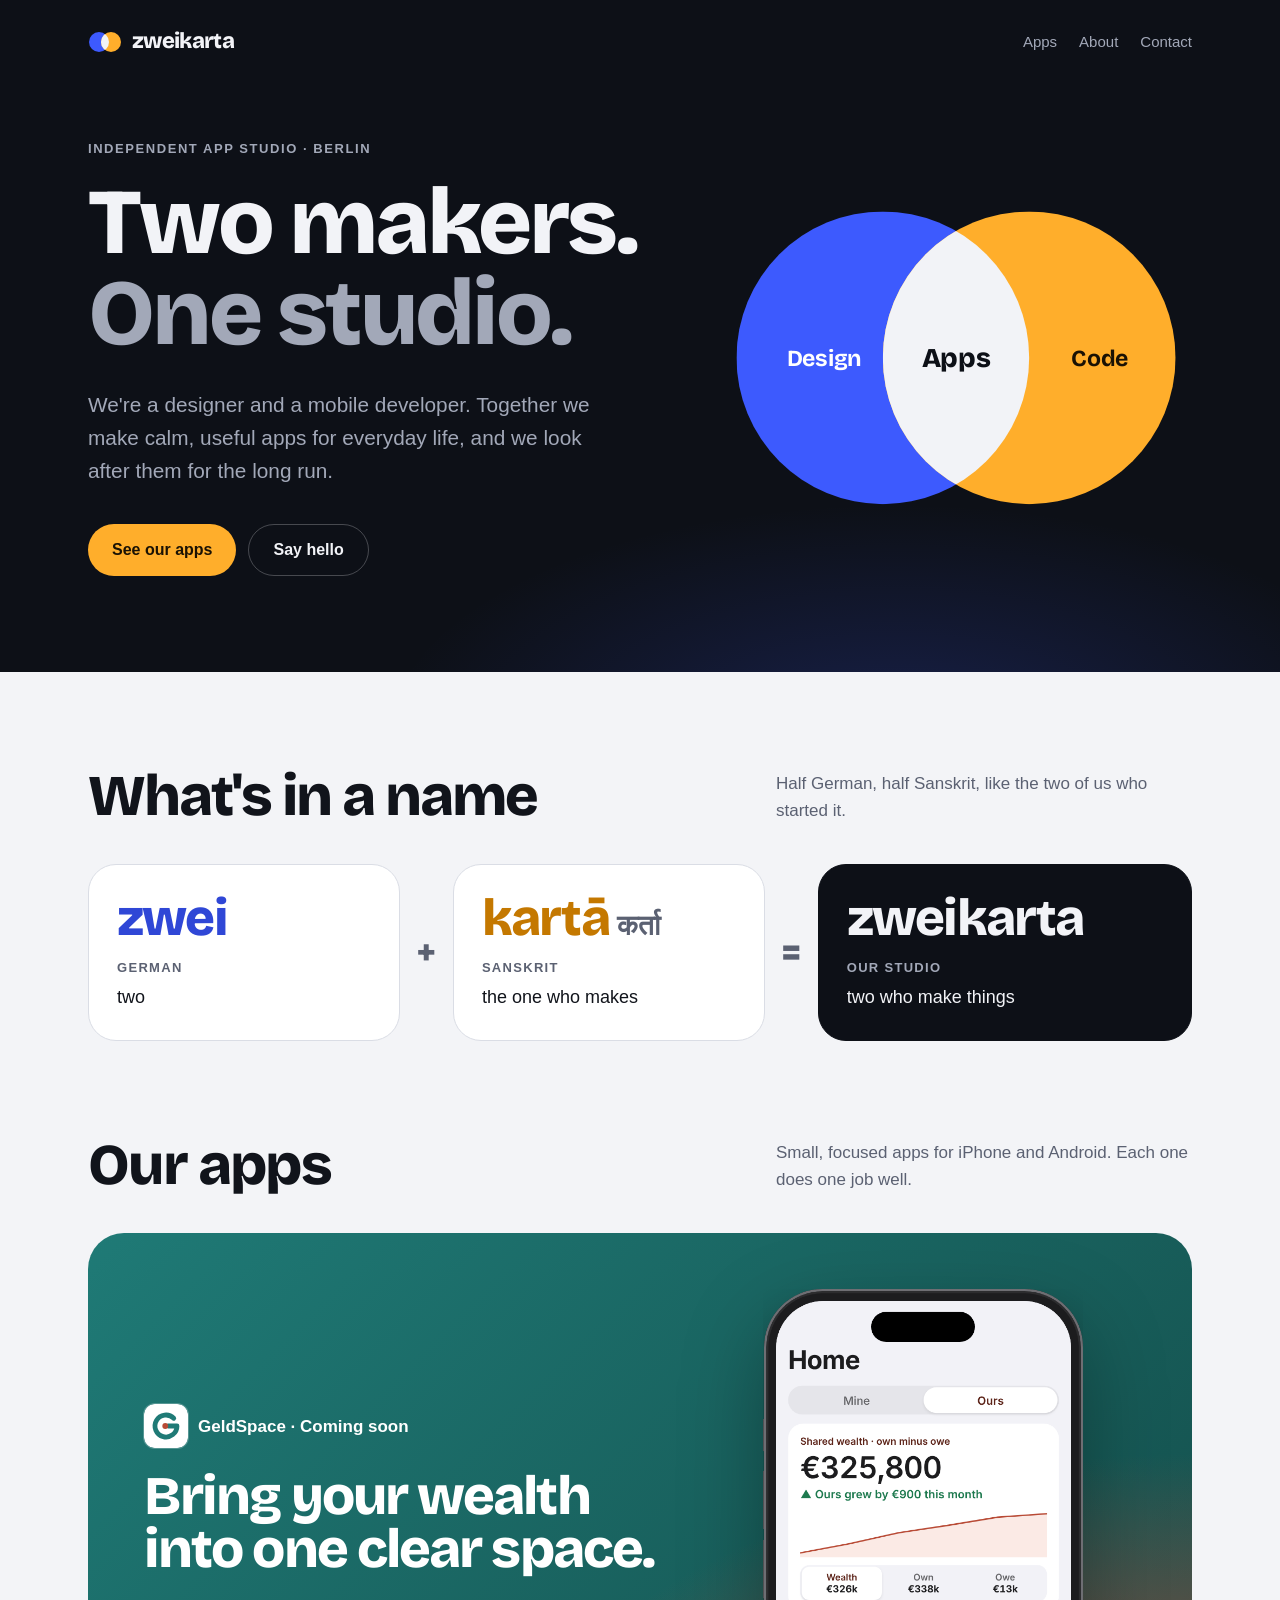
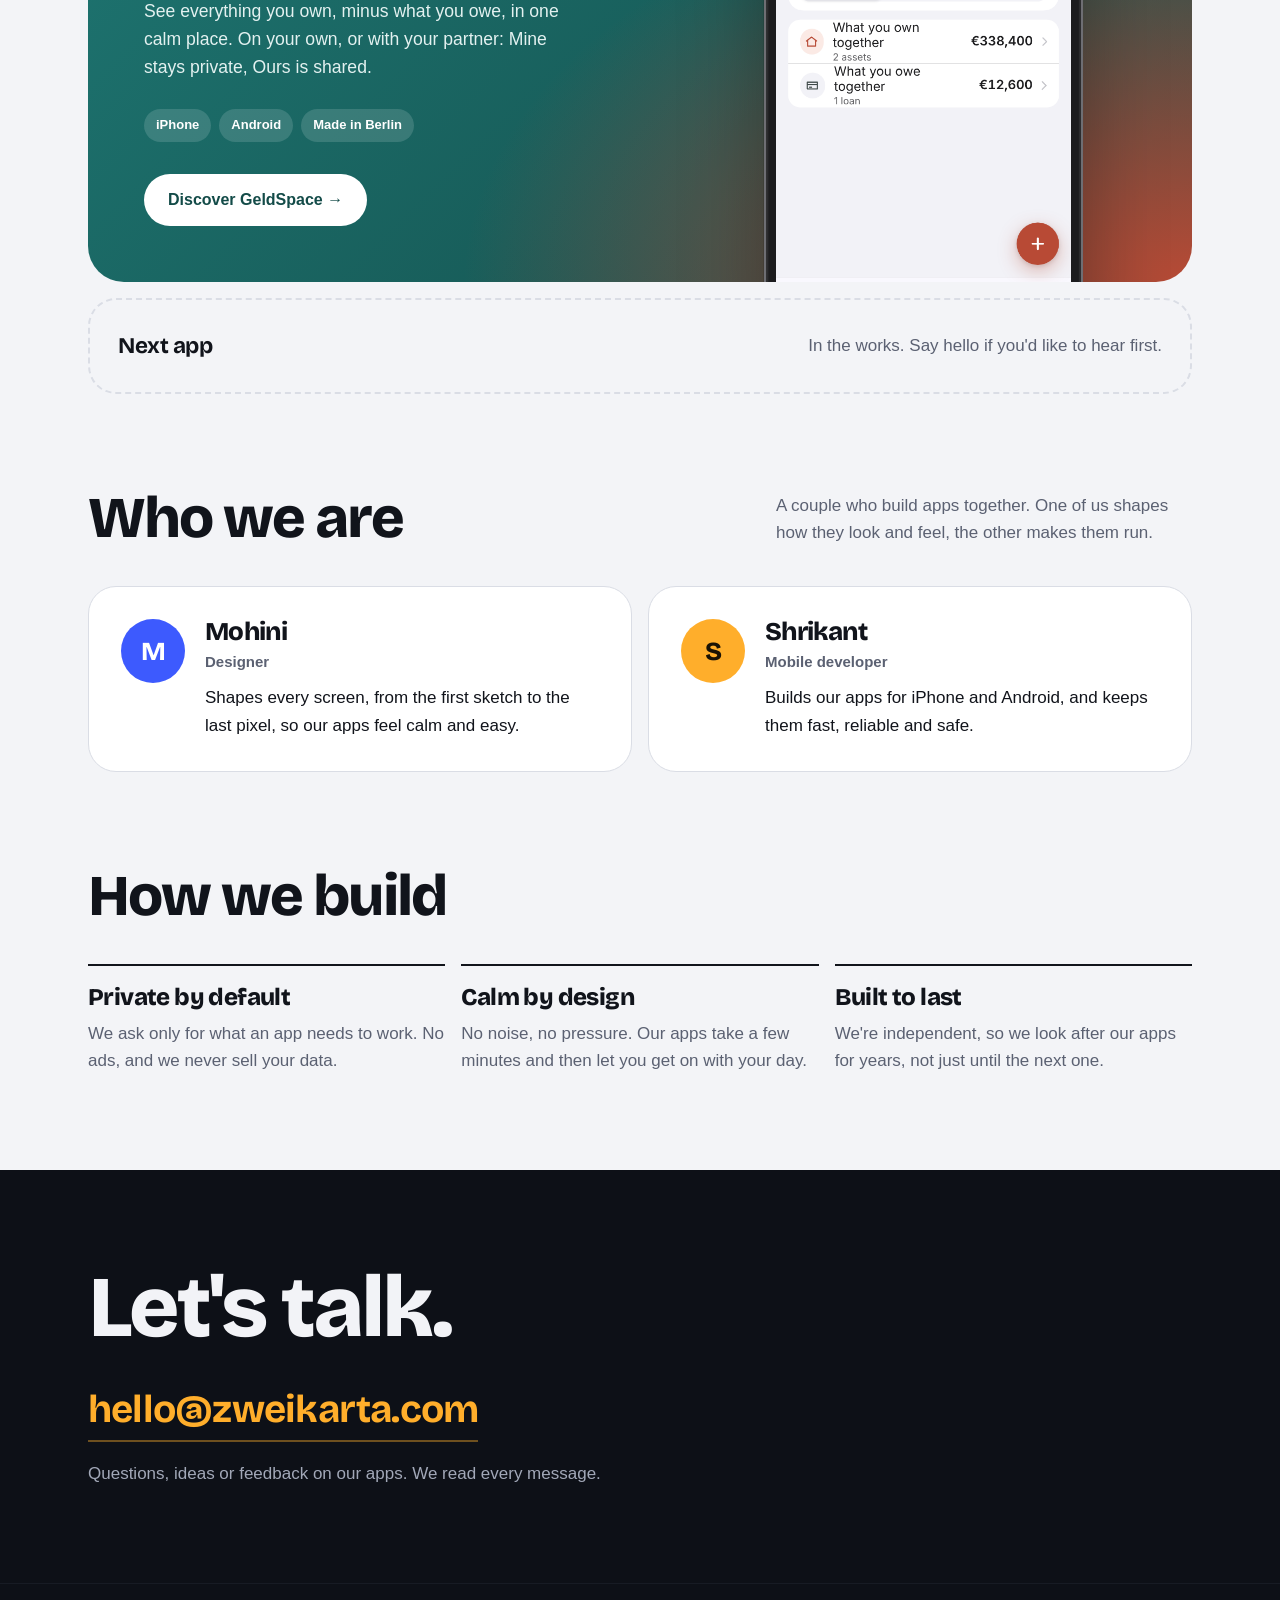
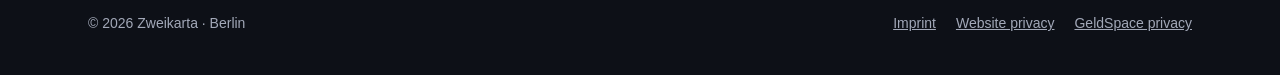
==== index.html @ 987352c6 "Google Analytics 4, loaded only after consent assets/consent.js shows a cookie banner with equal All" ====
<!doctype html>
<html lang="en">
<head>
<meta charset="utf-8">
<meta name="viewport" content="width=device-width, initial-scale=1">
<title>Zweikarta · Independent app studio in Berlin</title>
<meta name="description" content="Zweikarta is a two-person app studio in Berlin: a designer and a mobile developer making calm, useful apps. Makers of GeldSpace.">
<link rel="canonical" href="https://zweikarta.com/">
<meta property="og:type" content="website">
<meta property="og:site_name" content="Zweikarta">
<meta property="og:title" content="Zweikarta · Independent app studio in Berlin">
<meta property="og:description" content="Zweikarta is a two-person app studio in Berlin: a designer and a mobile developer making calm, useful apps. Makers of GeldSpace.">
<meta property="og:url" content="https://zweikarta.com/">
<meta name="twitter:card" content="summary">
<script type="application/ld+json">
{
  "@context": "https://schema.org",
  "@graph": [
    {
      "@type": "Organization",
      "@id": "https://zweikarta.com/#org",
      "name": "Zweikarta",
      "url": "https://zweikarta.com/",
      "logo": "https://zweikarta.com/assets/mark.svg",
      "email": "hello@zweikarta.com",
      "address": {"@type": "PostalAddress", "addressLocality": "Berlin", "addressCountry": "DE"}
    },
    {
      "@type": "WebSite",
      "@id": "https://zweikarta.com/#website",
      "name": "Zweikarta",
      "url": "https://zweikarta.com/",
      "publisher": {"@id": "https://zweikarta.com/#org"},
      "inLanguage": "en"
    }
  ]
}
</script>
<link rel="icon" href="assets/mark.svg" type="image/svg+xml">
<link rel="preload" href="assets/fonts/bricolage-grotesque-latin-800-normal.woff2" as="font" type="font/woff2" crossorigin>
<link rel="stylesheet" href="assets/studio.css">
<script src="assets/consent.js" defer></script>
</head>
<body>

<header class="hero">
  <div class="wrap topbar">
    <a class="logo" href="./" aria-label="Zweikarta home">
      <svg viewBox="0 0 34 22" aria-hidden="true"><defs><clipPath id="logo-clip"><circle cx="11" cy="11" r="10"/></clipPath></defs><circle cx="11" cy="11" r="10" fill="#3D5AFE"/><circle cx="23" cy="11" r="10" fill="#FFAE2B"/><circle class="lens" cx="23" cy="11" r="10" clip-path="url(#logo-clip)"/></svg>
      zweikarta
    </a>
    <nav aria-label="Main">
      <a href="#apps">Apps</a>
      <a href="#us" class="hide-sm">About</a>
      <a href="#contact">Contact</a>
    </nav>
  </div>
  <div class="wrap hero-grid">
    <div>
      <p class="kicker" style="color:var(--on-night-muted)">Independent app studio · Berlin</p>
      <h1>Two makers.<br><span class="dim">One studio.</span></h1>
      <p class="lede">We're a designer and a mobile developer. Together we make calm, useful apps for everyday life, and we look after them for the long run.</p>
      <div class="ctas">
        <a class="btn btn-primary" href="#apps">See our apps</a>
        <a class="btn btn-ghost" href="#contact">Say hello</a>
      </div>
    </div>
    <svg class="venn" viewBox="0 0 440 300" role="img" aria-label="Design and code overlap to make apps">
      <defs><clipPath id="clip-l"><circle cx="150" cy="150" r="140"/></clipPath></defs>
      <g class="l"><circle cx="150" cy="150" r="140" fill="#3D5AFE"/><text x="58" y="158" fill="#FFFFFF">Design</text></g>
      <g class="r"><circle cx="290" cy="150" r="140" fill="#FFAE2B"/><text x="330" y="158" fill="#1A1204">Code</text></g>
      <g class="lens"><circle cx="290" cy="150" r="140" fill="#F2F3F7" clip-path="url(#clip-l)"/><text class="mid" x="220" y="159" text-anchor="middle" fill="#0D1017">Apps</text></g>
    </svg>
  </div>
</header>

<main>
  <section class="block" aria-labelledby="name-h">
    <div class="wrap">
      <div class="section-head">
        <h2 id="name-h">What's in a name</h2>
        <p>Half German, half Sanskrit, like the two of us who started it.</p>
      </div>
      <div class="equation">
        <div class="eq-card design"><div class="word">zwei</div><div class="lang">German</div><div class="mean">two</div></div>
        <span class="op" aria-hidden="true">+</span>
        <div class="eq-card code"><div class="word">kartā<span class="deva" lang="sa">कर्ता</span></div><div class="lang">Sanskrit</div><div class="mean">the one who makes</div></div>
        <span class="op" aria-hidden="true">=</span>
        <div class="eq-card result"><div class="word">zweikarta</div><div class="lang">Our studio</div><div class="mean">two who make things</div></div>
      </div>
    </div>
  </section>

  <section class="block" id="apps" aria-labelledby="apps-h">
    <div class="wrap">
      <div class="section-head">
        <h2 id="apps-h">Our apps</h2>
        <p>Small, focused apps for iPhone and Android. Each one does one job well.</p>
      </div>
      <article class="app-feature">
        <div class="copy">
          <span class="app-tag">
            <svg viewBox="0 0 120 120" aria-hidden="true"><rect width="120" height="120" rx="27" fill="#FFFFFF"/><path d="M81.2 38.8 A30 30 0 1 0 90 60 H66" fill="none" stroke="#1F7A76" stroke-width="13" stroke-linecap="round" stroke-linejoin="round"/><circle cx="58" cy="60" r="8" fill="#B84A35"/></svg>
            GeldSpace · Coming soon
          </span>
          <h3>Bring your wealth into one clear space.</h3>
          <p>See everything you own, minus what you owe, in one calm place. On your own, or with your partner: Mine stays private, Ours is shared.</p>
          <div class="chips"><span class="chip">iPhone</span><span class="chip">Android</span><span class="chip">Made in Berlin</span></div>
          <a class="btn btn-light" href="geldspace/">Discover GeldSpace →</a>
        </div>
        <img src="assets/geldspace/home-ours.png" width="295" height="613" alt="GeldSpace showing shared wealth in Ours, and how much it grew this month.">
      </article>
      <div class="next-app">
        <strong>Next app</strong>
        <span>In the works. Say hello if you'd like to hear first.</span>
      </div>
    </div>
  </section>

  <section class="block" id="us" aria-labelledby="us-h">
    <div class="wrap">
      <div class="section-head">
        <h2 id="us-h">Who we are</h2>
        <p>A couple who build apps together. One of us shapes how they look and feel, the other makes them run.</p>
      </div>
      <div class="people">
        <div class="person design">
          <span class="avatar" aria-hidden="true">M</span>
          <div><h3>Mohini</h3><p class="role">Designer</p><p>Shapes every screen, from the first sketch to the last pixel, so our apps feel calm and easy.</p></div>
        </div>
        <div class="person code">
          <span class="avatar" aria-hidden="true">S</span>
          <div><h3>Shrikant</h3><p class="role">Mobile developer</p><p>Builds our apps for iPhone and Android, and keeps them fast, reliable and safe.</p></div>
        </div>
      </div>
    </div>
  </section>

  <section class="block" aria-labelledby="how-h">
    <div class="wrap">
      <div class="section-head">
        <h2 id="how-h">How we build</h2>
      </div>
      <div class="principles">
        <div class="principle"><h3>Private by default</h3><p>We ask only for what an app needs to work. No ads, and we never sell your data.</p></div>
        <div class="principle"><h3>Calm by design</h3><p>No noise, no pressure. Our apps take a few minutes and then let you get on with your day.</p></div>
        <div class="principle"><h3>Built to last</h3><p>We're independent, so we look after our apps for years, not just until the next one.</p></div>
      </div>
    </div>
  </section>
</main>

<section class="contact" id="contact" aria-labelledby="contact-h">
  <div class="wrap">
    <h2 id="contact-h">Let's talk.</h2>
    <a class="mail" href="mailto:hello@zweikarta.com">hello@zweikarta.com</a>
    <p>Questions, ideas or feedback on our apps. We read every message.</p>
  </div>
</section>

<footer class="foot">
  <div class="wrap">
    <span>© 2026 Zweikarta · Berlin</span>
    <nav aria-label="Legal"><a href="imprint/">Imprint</a><a href="privacy/">Website privacy</a><a href="geldspace/privacy/">GeldSpace privacy</a></nav>
  </div>
</footer>
</body>
</html>
---- assets/studio.css ----
/* Zweikarta studio home page. Self-hosted fonts only, no external requests.
   Layout: dark hero with a design + code Venn mark, then light editorial sections, dark contact band. */
@font-face { font-family: "Bricolage"; font-weight: 700; font-display: swap; src: url(fonts/bricolage-grotesque-latin-700-normal.woff2) format("woff2"); unicode-range: U+0000-00FF,U+0131,U+0152-0153,U+02BB-02BC,U+02C6,U+02DA,U+02DC,U+0304,U+0308,U+0329,U+2000-206F,U+20AC,U+2122,U+2212; }
@font-face { font-family: "Bricolage"; font-weight: 700; font-display: swap; src: url(fonts/bricolage-grotesque-latin-ext-700-normal.woff2) format("woff2"); unicode-range: U+0100-02AF,U+1E00-1E9F,U+20A0-20AB,U+2C60-2C7F,U+A720-A7FF; }
@font-face { font-family: "Bricolage"; font-weight: 800; font-display: swap; src: url(fonts/bricolage-grotesque-latin-800-normal.woff2) format("woff2"); unicode-range: U+0000-00FF,U+0131,U+0152-0153,U+02BB-02BC,U+02C6,U+02DA,U+02DC,U+0304,U+0308,U+0329,U+2000-206F,U+20AC,U+2122,U+2212; }
@font-face { font-family: "Bricolage"; font-weight: 800; font-display: swap; src: url(fonts/bricolage-grotesque-latin-ext-800-normal.woff2) format("woff2"); unicode-range: U+0100-02AF,U+1E00-1E9F,U+20A0-20AB,U+2C60-2C7F,U+A720-A7FF; }

:root {
  --night: #0D1017;        /* hero and contact bands, both themes */
  --night-2: #171B24;
  --on-night: #F2F3F7;
  --on-night-muted: #A2A8B8;
  --bg: #F3F4F7;
  --surface: #FFFFFF;
  --fg: #11141B;
  --muted: #5B6172;
  --line: #DADDE5;
  --cobalt: #3D5AFE;        /* design */
  --saffron: #FFAE2B;       /* code */
  --cobalt-ink: #2F47D6;
  --mine: #1F7A76;
  --ours: #B84A35;
  --display: "Bricolage", -apple-system, "Segoe UI", Roboto, sans-serif;
  --body: -apple-system, BlinkMacSystemFont, "Inter", "Segoe UI", Roboto, "Helvetica Neue", Arial, sans-serif;
  --r-lg: 28px;
  --r-md: 18px;
  color-scheme: light;
}
@media (prefers-color-scheme: dark) {
  :root:not([data-theme="light"]) {
    --bg: #0A0C11; --surface: #141822; --fg: #EEF0F5; --muted: #A2A8B8; --line: #262B37;
    --cobalt-ink: #8C9DFF; color-scheme: dark;
  }
}
:root[data-theme="dark"] {
  --bg: #0A0C11; --surface: #141822; --fg: #EEF0F5; --muted: #A2A8B8; --line: #262B37;
  --cobalt-ink: #8C9DFF; color-scheme: dark;
}

* { box-sizing: border-box; }
html { -webkit-text-size-adjust: 100%; scroll-behavior: smooth; }
@media (prefers-reduced-motion: reduce) { html { scroll-behavior: auto; } }
body { margin: 0; background: var(--bg); color: var(--fg); font: 17px/1.6 var(--body); -webkit-font-smoothing: antialiased; }
a { color: inherit; }
a:focus-visible { outline: 2px solid var(--saffron); outline-offset: 3px; border-radius: 6px; }
.wrap { max-width: 72rem; margin: 0 auto; padding-inline: 24px; }
h1, h2, h3 { font-family: var(--display); font-weight: 800; letter-spacing: -0.035em; line-height: 0.98; text-wrap: balance; margin: 0; }
.kicker { font-size: 13px; font-weight: 600; letter-spacing: 0.12em; text-transform: uppercase; color: var(--muted); margin: 0 0 18px; }

/* Hero */
.hero { background: var(--night); color: var(--on-night); position: relative; overflow: hidden; }
.hero::after { content: ""; position: absolute; inset: auto -10% -45% 30%; height: 70%; background: radial-gradient(closest-side, rgba(61,90,254,0.22), transparent); pointer-events: none; }
.topbar { display: flex; align-items: center; justify-content: space-between; gap: 16px; padding-block: 24px; position: relative; z-index: 1; flex-wrap: wrap; }
.logo { display: inline-flex; align-items: center; gap: 10px; text-decoration: none; font-family: var(--display); font-weight: 800; font-size: 22px; letter-spacing: -0.03em; }
.logo svg { width: 34px; height: 22px; }
.logo .lens { fill: #F2F3F7; } /* overlap matches the "Apps" lens in the hero */
.topbar nav { display: flex; gap: 22px; font-size: 15px; }
.topbar nav a { text-decoration: none; color: var(--on-night-muted); }
.topbar nav a:hover { color: var(--on-night); }
.hero-grid { display: grid; grid-template-columns: minmax(0, 1.25fr) minmax(0, 1fr); gap: 40px; align-items: center; padding-block: 56px 96px; position: relative; z-index: 1; }
.hero h1 { font-size: clamp(3.2rem, 7.5vw, 5.8rem); }
.hero h1 .dim { color: var(--on-night-muted); }
.hero .lede { font-size: clamp(1.1rem, 2vw, 1.3rem); color: var(--on-night-muted); max-width: 32rem; margin: 28px 0 36px; }
.ctas { display: flex; flex-wrap: wrap; gap: 12px; }
.btn { display: inline-flex; align-items: center; gap: 8px; height: 52px; padding: 0 24px; border-radius: 999px; font-weight: 600; font-size: 16px; text-decoration: none; transition: transform .15s ease; }
.btn:hover { transform: translateY(-2px); }
.btn-primary { background: var(--saffron); color: #1A1204; }
.btn-ghost { border: 1px solid rgba(242,243,247,0.25); color: var(--on-night); }

/* Venn: design + code = apps */
.venn { display: block; width: 100%; max-width: 460px; height: auto; margin-inline: auto; overflow: visible; }
.venn text { font-family: var(--display); font-weight: 700; font-size: 22px; letter-spacing: -0.01em; }
.venn .mid { font-weight: 800; font-size: 26px; }
@media (prefers-reduced-motion: no-preference) {
  .venn .l { animation: meet-l 1.1s cubic-bezier(.2,.8,.2,1) both; }
  .venn .r { animation: meet-r 1.1s cubic-bezier(.2,.8,.2,1) both; }
  .venn .lens { animation: lens .6s ease-out .7s both; }
  @keyframes meet-l { from { transform: translateX(-40px); } to { transform: none; } }
  @keyframes meet-r { from { transform: translateX(40px); } to { transform: none; } }
  @keyframes lens { from { opacity: 0.15; } to { opacity: 1; } }
}

/* Sections */
section.block { padding-block: 96px; }
section.block + section.block { padding-top: 0; }
.section-head { display: flex; justify-content: space-between; align-items: end; gap: 24px; flex-wrap: wrap; margin-bottom: 40px; }
.section-head h2 { font-size: clamp(2.2rem, 5vw, 3.6rem); }
.section-head p { max-width: 26rem; color: var(--muted); margin: 0; }

/* Name equation */
.equation { display: grid; grid-template-columns: minmax(0, 1fr) auto minmax(0, 1fr) auto minmax(0, 1.2fr); gap: 16px; align-items: stretch; }
.eq-card { background: var(--surface); border: 1px solid var(--line); border-radius: var(--r-lg); padding: 28px; min-width: 0; }
.eq-card .word { font-family: var(--display); font-weight: 800; font-size: clamp(2rem, 4.5vw, 3.2rem); letter-spacing: -0.035em; line-height: 1; }
.eq-card .lang { font-size: 13px; font-weight: 600; letter-spacing: 0.1em; text-transform: uppercase; color: var(--muted); margin-top: 14px; }
.eq-card .mean { font-size: 18px; margin-top: 4px; }
.eq-card.design .word { color: var(--cobalt-ink); }
.eq-card.code .word { color: #C47800; }
.eq-card .deva { font-size: 0.55em; font-weight: 600; color: var(--muted); margin-left: 8px; letter-spacing: 0; }
.op { align-self: center; font-family: var(--display); font-weight: 800; font-size: 2.4rem; color: var(--muted); }
.eq-card.result { background: var(--night); color: var(--on-night); border-color: var(--night); }
.eq-card.result .lang { color: var(--on-night-muted); }

/* Apps */
.app-feature { display: grid; grid-template-columns: minmax(0, 1fr) minmax(0, 0.8fr); gap: 32px; align-items: end; border-radius: 36px; padding: 56px 56px 0; overflow: hidden; color: #fff;
  background: radial-gradient(120% 120% at 100% 100%, #B84A35 0%, rgba(184,74,53,0) 55%), linear-gradient(135deg, #1F7A76, #134B48); }
.app-feature .copy { padding-bottom: 56px; min-width: 0; }
.app-tag { display: inline-flex; align-items: center; gap: 10px; font-weight: 600; margin-bottom: 22px; }
.app-tag svg { width: 44px; height: 44px; border-radius: 11px; box-shadow: 0 0 0 1px rgba(255,255,255,0.25); }
.app-feature h3 { font-size: clamp(2rem, 4.5vw, 3.4rem); }
.app-feature p { color: #E3F1F0; font-size: 1.1rem; max-width: 28rem; margin: 20px 0 28px; }
.app-feature .chips { display: flex; flex-wrap: wrap; gap: 8px; margin-bottom: 32px; }
.chip { font-size: 13px; font-weight: 600; padding: 6px 12px; border-radius: 999px; background: rgba(255,255,255,0.14); }
.btn-light { background: #fff; color: #134B48; }
.app-feature img { display: block; width: 100%; max-width: 320px; height: auto; margin: 0 auto -70px; filter: drop-shadow(0 30px 40px rgba(0,0,0,0.3)); }
.next-app { margin-top: 16px; border: 2px dashed var(--line); border-radius: var(--r-lg); padding: 28px; display: flex; justify-content: space-between; align-items: center; gap: 16px; flex-wrap: wrap; color: var(--muted); }
.next-app strong { color: var(--fg); font-family: var(--display); font-size: 1.4rem; letter-spacing: -0.02em; }

/* People */
.people { display: grid; grid-template-columns: repeat(2, minmax(0, 1fr)); gap: 16px; }
.person { background: var(--surface); border: 1px solid var(--line); border-radius: var(--r-lg); padding: 32px; display: flex; gap: 20px; align-items: flex-start; min-width: 0; }
.avatar { width: 64px; height: 64px; border-radius: 50%; flex: none; display: grid; place-items: center; font-family: var(--display); font-weight: 800; font-size: 26px; }
.person.design .avatar { background: var(--cobalt); color: #fff; }
.person.code .avatar { background: var(--saffron); color: #1A1204; }
.person h3 { font-size: 1.6rem; letter-spacing: -0.025em; }
.person .role { font-weight: 600; color: var(--muted); margin: 6px 0 10px; font-size: 15px; }
.person p { margin: 0; }

/* Principles */
.principles { display: grid; grid-template-columns: repeat(3, minmax(0, 1fr)); gap: 16px; }
.principle { border-top: 2px solid var(--fg); padding-top: 20px; min-width: 0; }
.principle h3 { font-size: 1.5rem; letter-spacing: -0.025em; margin-bottom: 10px; }
.principle p { color: var(--muted); margin: 0; }

/* Contact band */
.contact { background: var(--night); color: var(--on-night); padding-block: 96px; }
.contact h2 { font-size: clamp(2.6rem, 7vw, 5.4rem); }
.contact .mail { display: inline-block; margin-top: 28px; font-family: var(--display); font-weight: 700; font-size: clamp(1.4rem, 4vw, 2.4rem); letter-spacing: -0.02em; color: var(--saffron); text-decoration: none; border-bottom: 2px solid rgba(255,174,43,0.4); word-break: break-word; }
.contact .mail:hover { border-bottom-color: var(--saffron); }
.contact p { color: var(--on-night-muted); margin: 18px 0 0; }

footer.foot { background: var(--night); color: var(--on-night-muted); border-top: 1px solid var(--night-2); font-size: 14px; padding-block: 28px 40px; }
footer.foot .wrap { display: flex; justify-content: space-between; gap: 16px; flex-wrap: wrap; }
footer.foot nav { display: flex; gap: 20px; flex-wrap: wrap; }
footer.foot a { color: var(--on-night-muted); }

.draft-banner { background: #FFE6A8; color: #4A3500; font-size: 14px; padding: 10px 0; }

@media (max-width: 860px) {
  .hero-grid { grid-template-columns: 1fr; padding-block: 24px 72px; }
  .venn { max-width: 340px; }
  .equation { grid-template-columns: 1fr; }
  .op { justify-self: center; font-size: 2rem; line-height: 1; }
  .app-feature { grid-template-columns: 1fr; padding: 36px 24px 0; border-radius: 28px; }
  .app-feature .copy { padding-bottom: 8px; }
  .app-feature img { max-width: 250px; }
  .people, .principles { grid-template-columns: 1fr; }
  section.block { padding-block: 72px; }
  .person { padding: 24px; }
}
@media (max-width: 480px) {
  .wrap { padding-inline: 18px; }
  .topbar nav { gap: 16px; }
  .topbar nav a.hide-sm { display: none; }
}

/* GeldSpace product page (uses the app's Sanctuary colours) */
.gs-page { --accent: #1F7A76; }
.gs-hero { background: radial-gradient(110% 120% at 100% 100%, #B84A35 0%, rgba(184,74,53,0) 50%), linear-gradient(140deg, #1F7A76, #134B48); color: #fff; overflow: hidden; }
.gs-hero .topbar nav a { color: #CFE6E4; }
.gs-hero .topbar nav a:hover { color: #fff; }
.gs-hero .hero-grid { padding-block: 40px 0; align-items: end; }
.gs-hero .copy { padding-bottom: 80px; }
.gs-hero h1 { font-size: clamp(2.6rem, 5.5vw, 4.4rem); }
.gs-hero .lede { color: #E3F1F0; }
.gs-hero img { display: block; width: 100%; max-width: 300px; height: auto; margin: 0 auto -40px; filter: drop-shadow(0 30px 40px rgba(0,0,0,0.3)); }
.soon { display: inline-flex; align-items: center; height: 48px; padding: 0 20px; border-radius: 999px; border: 1px solid rgba(255,255,255,0.35); font-weight: 600; font-size: 15px; }
.intro { font-family: var(--display); font-weight: 700; font-size: clamp(1.6rem, 3.6vw, 2.5rem); line-height: 1.2; letter-spacing: -0.025em; max-width: 52rem; margin: 0; text-wrap: pretty; }
.intro em { font-style: normal; color: var(--muted); }
.spaces2 { display: grid; grid-template-columns: repeat(2, minmax(0, 1fr)); gap: 16px; }
.space2 { border-radius: var(--r-lg); padding: 32px; min-width: 0; }
.space2.mine { background: #E3F1F0; color: #134B48; }
.space2.ours { background: #FBEAE5; color: #5C2318; }
.space2 h3 { font-size: 2.2rem; margin-bottom: 14px; }
.space2 ul { margin: 0; padding-left: 1.1em; }
.space2 li { margin-bottom: 6px; }
.note { margin-top: 16px; color: var(--muted); font-size: 15px; }
.steps3 { display: grid; grid-template-columns: minmax(0, 1fr) minmax(0, 0.7fr); gap: 48px; align-items: center; }
.steps3 ol { list-style: none; margin: 0; padding: 0; display: grid; gap: 28px; counter-reset: s; }
.steps3 li { display: grid; grid-template-columns: 52px minmax(0, 1fr); gap: 18px; counter-increment: s; }
.steps3 li::before { content: counter(s); width: 52px; height: 52px; border-radius: 50%; display: grid; place-items: center; font-family: var(--display); font-weight: 800; font-size: 22px; background: var(--surface); border: 1px solid var(--line); }
.steps3 h3 { font-size: 1.5rem; letter-spacing: -0.02em; margin: 10px 0 6px; }
.steps3 p { margin: 0; color: var(--muted); }
.steps3 img { display: block; width: 100%; max-width: 260px; height: auto; margin-inline: auto; }
/* GeldSpace invite page (/geldspace/invite/#CODE) */
.gs-invite { position: relative; z-index: 1; max-width: 40rem; padding-block: 48px 72px; }
.gs-invite h1 { font-size: clamp(2.4rem, 6vw, 3.8rem); }
.gs-invite .lede { margin: 20px 0 28px; }
.gs-invite-kicker { font-size: 13px; font-weight: 600; letter-spacing: 0.12em; text-transform: uppercase; color: #CFE6E4; margin: 0 0 14px; }
.code-card { background: #FFFFFF; color: #11141B; border-radius: var(--r-lg); padding: 24px; margin-bottom: 24px; box-shadow: 0 24px 48px rgba(0,0,0,0.18); text-align: center; }
.code-card p { margin: 0; }
.code-label { font-size: 13px; font-weight: 600; letter-spacing: 0.12em; text-transform: uppercase; color: #5B6172; }
.code-card .code { font-family: var(--display); font-weight: 800; font-size: clamp(2.6rem, 11vw, 3.6rem); letter-spacing: 0.14em; line-height: 1.1; margin: 10px 0 6px !important; color: #B84A35; font-variant-numeric: tabular-nums; }
.code-note { color: #5B6172; font-size: 15px; }
.code-copy { margin-top: 16px; height: 44px; padding: 0 20px; border-radius: 999px; border: 1px solid #DADDE5; background: #FFFFFF; color: #134B48; font: 600 15px var(--body); cursor: pointer; }
.code-copy:hover { border-color: #134B48; }
.code-copy:focus-visible { outline: 2px solid var(--saffron); outline-offset: 3px; }
.code-card.is-missing .code { font-size: clamp(1.6rem, 6vw, 2rem); letter-spacing: -0.02em; color: #11141B; }
.gs-steps { grid-template-columns: minmax(0, 1fr); max-width: 40rem; }
.gs-what .space2 h3 { font-size: 1.7rem; }
.cols2 { display: grid; grid-template-columns: repeat(2, minmax(0, 1fr)); gap: 16px; }
.panel { background: var(--surface); border: 1px solid var(--line); border-radius: var(--r-lg); padding: 32px; min-width: 0; }
.panel h3 { font-size: 1.6rem; letter-spacing: -0.025em; margin-bottom: 12px; }
.panel ul { margin: 0; padding-left: 1.1em; }
.panel li { margin-bottom: 8px; }
.faq { display: grid; gap: 10px; }
.faq details { background: var(--surface); border: 1px solid var(--line); border-radius: var(--r-md); padding: 0 24px; }
.faq summary { cursor: pointer; padding: 20px 0; font-weight: 600; font-size: 1.05rem; list-style: none; display: flex; justify-content: space-between; gap: 16px; }
.faq summary::-webkit-details-marker { display: none; }
.faq summary::after { content: "+"; font-family: var(--display); font-weight: 800; font-size: 1.4rem; line-height: 1; color: var(--muted); }
.faq details[open] summary::after { content: "–"; }
.faq details p { margin: 0 0 20px; color: var(--muted); }
.help-links { display: flex; flex-wrap: wrap; gap: 12px; }
.help-links a { display: inline-flex; align-items: center; height: 48px; padding: 0 20px; border-radius: 999px; border: 1px solid var(--line); background: var(--surface); text-decoration: none; font-weight: 600; }
.help-links a:hover { border-color: var(--fg); }
@media (max-width: 860px) {
  .gs-hero .copy { padding-bottom: 8px; }
  .gs-hero img { max-width: 240px; }
  .spaces2, .cols2, .steps3 { grid-template-columns: 1fr; }
  .steps3 img { max-width: 220px; }
  .space2, .panel { padding: 24px; }
}
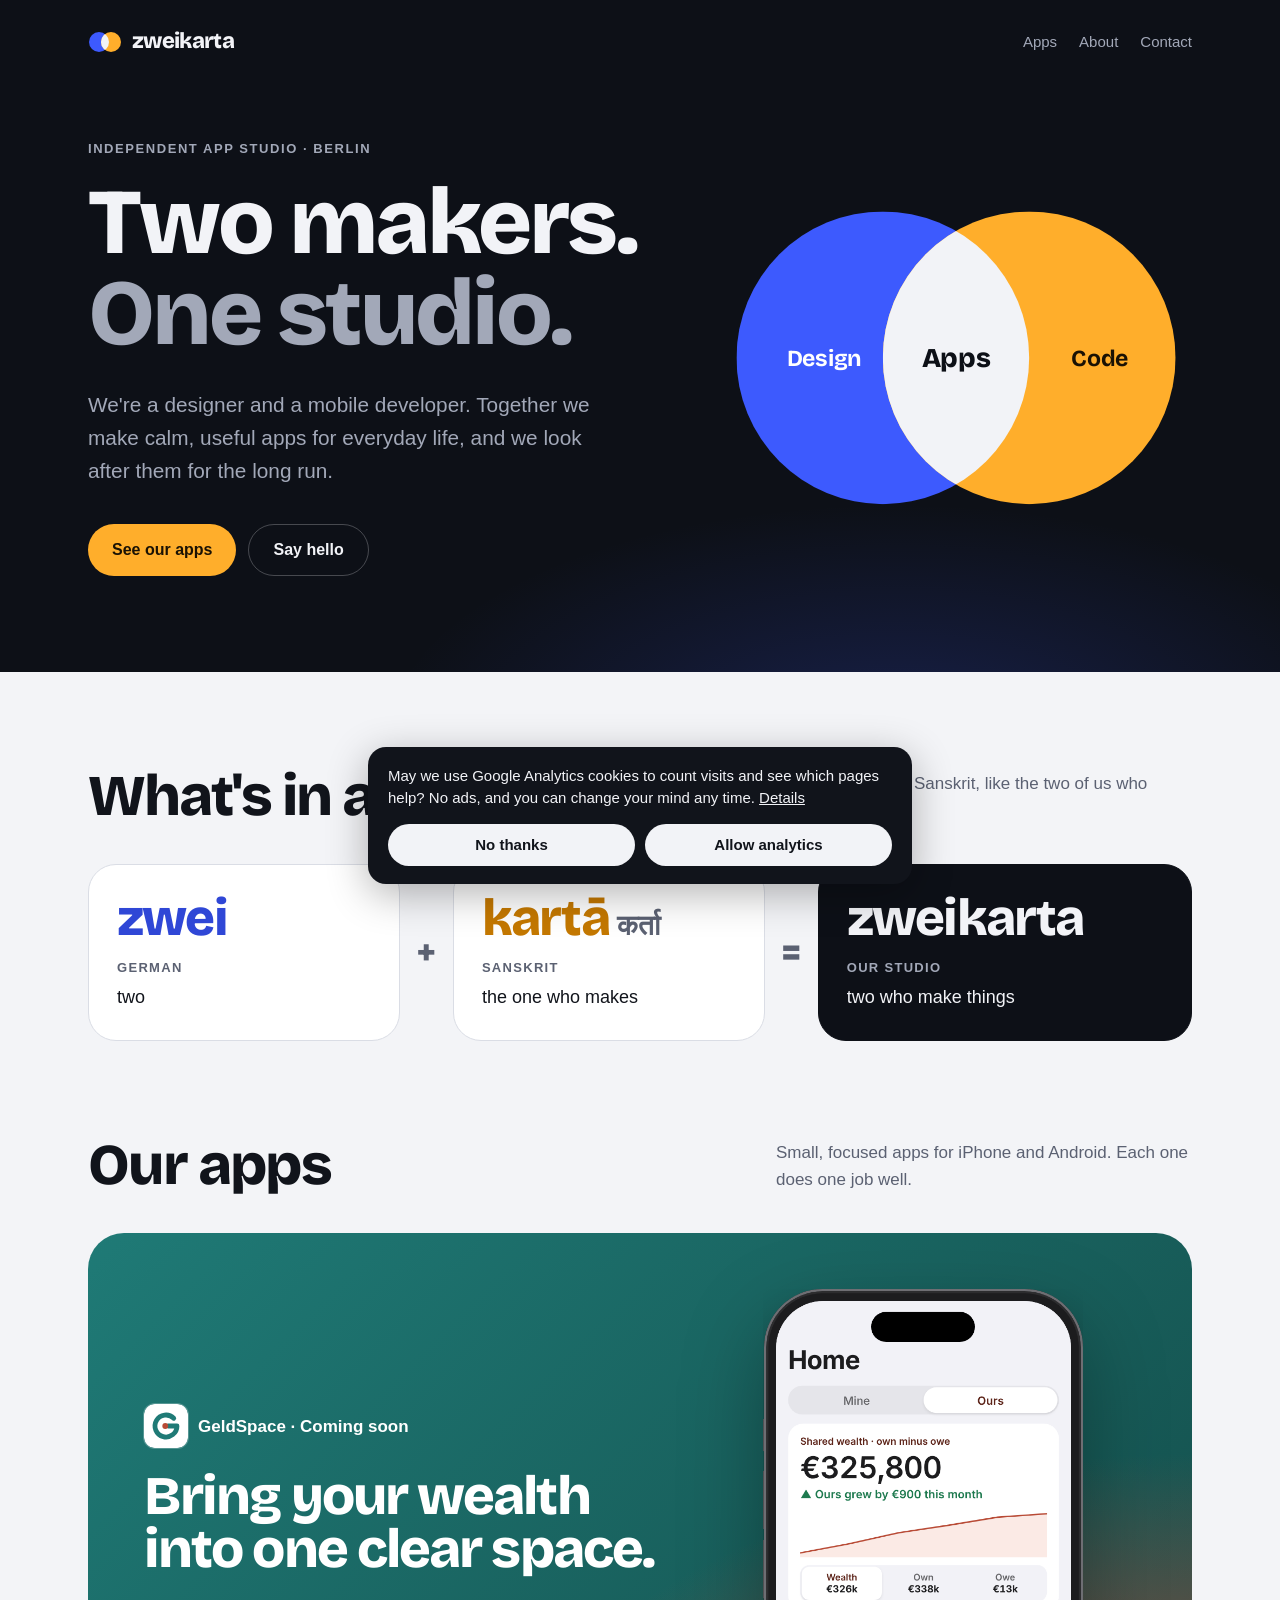
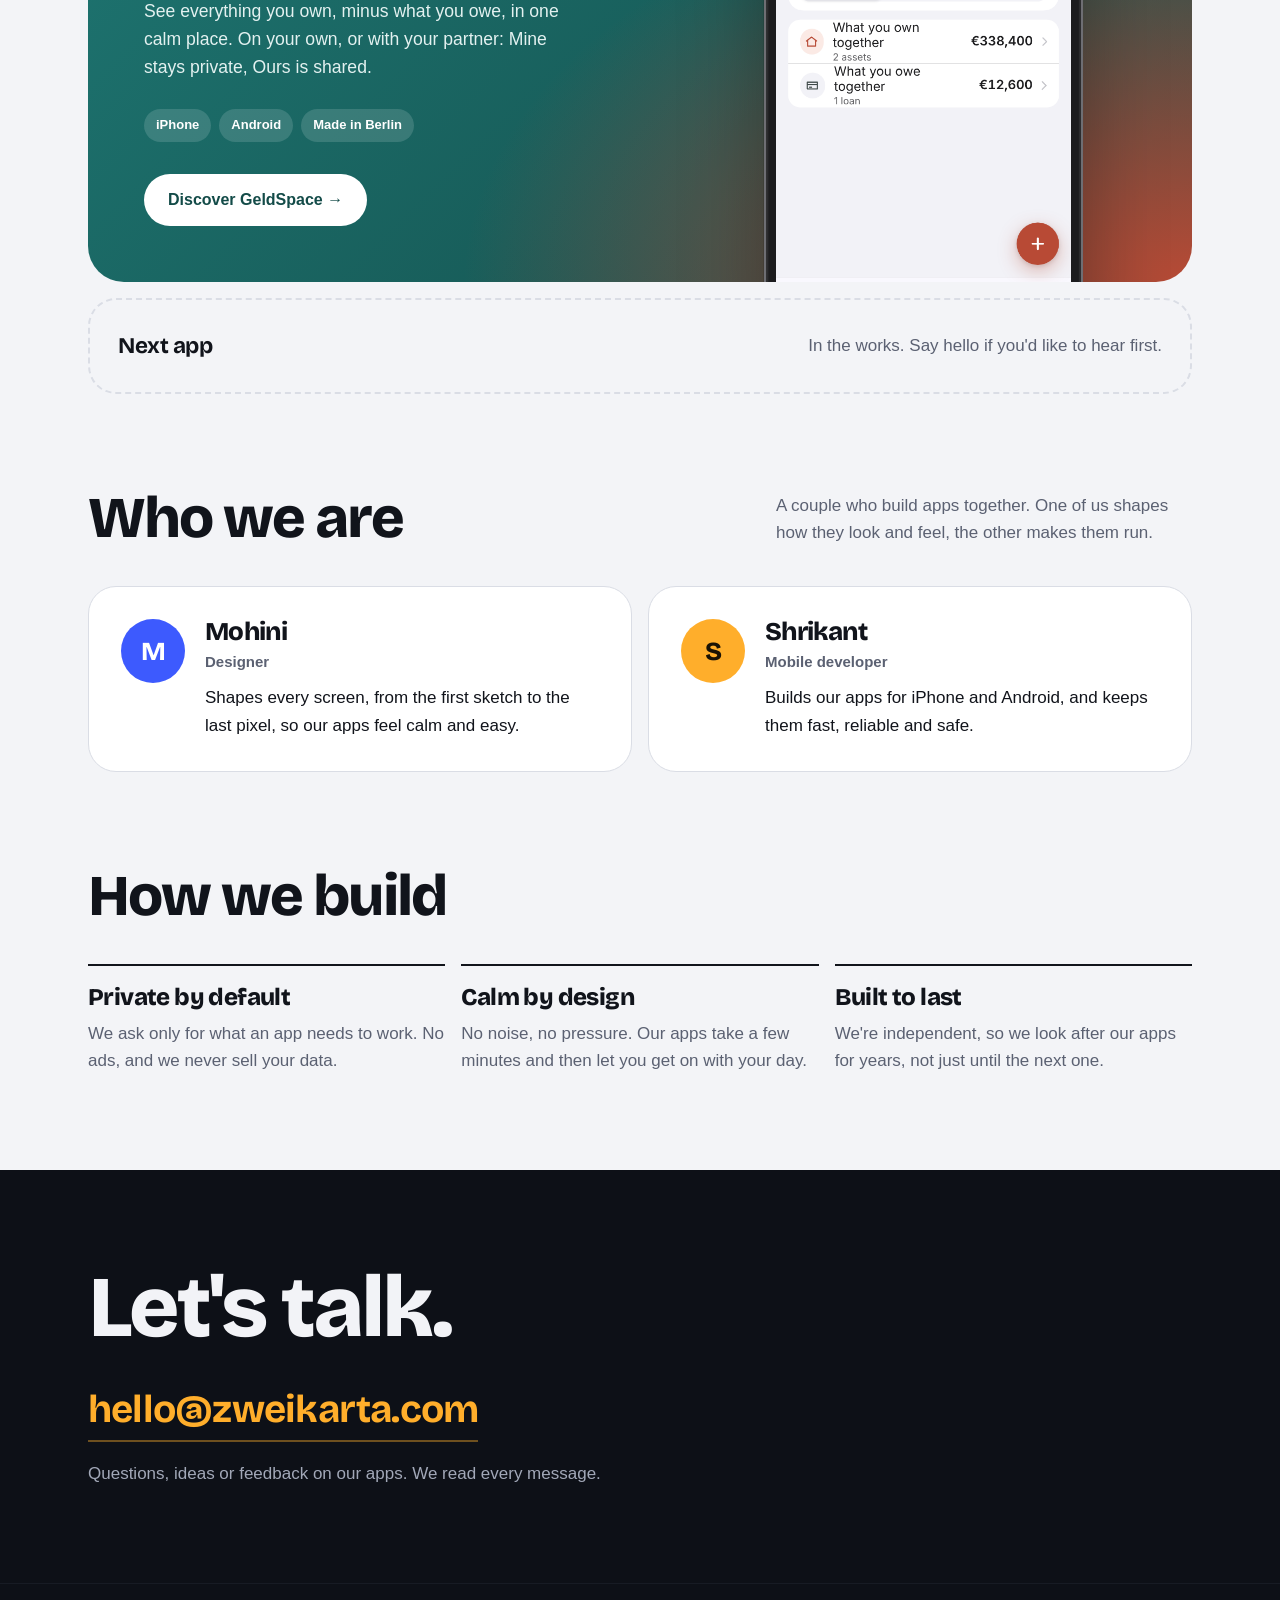
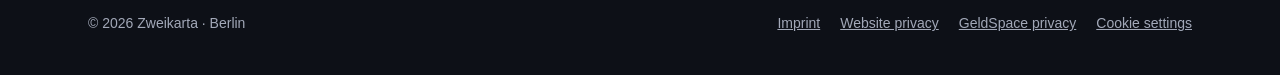
==== commit e1eceba9: "Link preview images for studio and GeldSpace pages 1200x630 Open Graph images in the site's branding" ====
--- a/index.html
+++ b/index.html
@@ -11,7 +11,11 @@
 <meta property="og:title" content="Zweikarta · Independent app studio in Berlin">
 <meta property="og:description" content="Zweikarta is a two-person app studio in Berlin: a designer and a mobile developer making calm, useful apps. Makers of GeldSpace.">
 <meta property="og:url" content="https://zweikarta.com/">
-<meta name="twitter:card" content="summary">
+<meta property="og:image" content="https://zweikarta.com/assets/og/studio.jpg">
+<meta property="og:image:width" content="1200">
+<meta property="og:image:height" content="630">
+<meta property="og:image:alt" content="Zweikarta: two makers, one studio. Independent app studio in Berlin.">
+<meta name="twitter:card" content="summary_large_image">
 <script type="application/ld+json">
 {
   "@context": "https://schema.org",
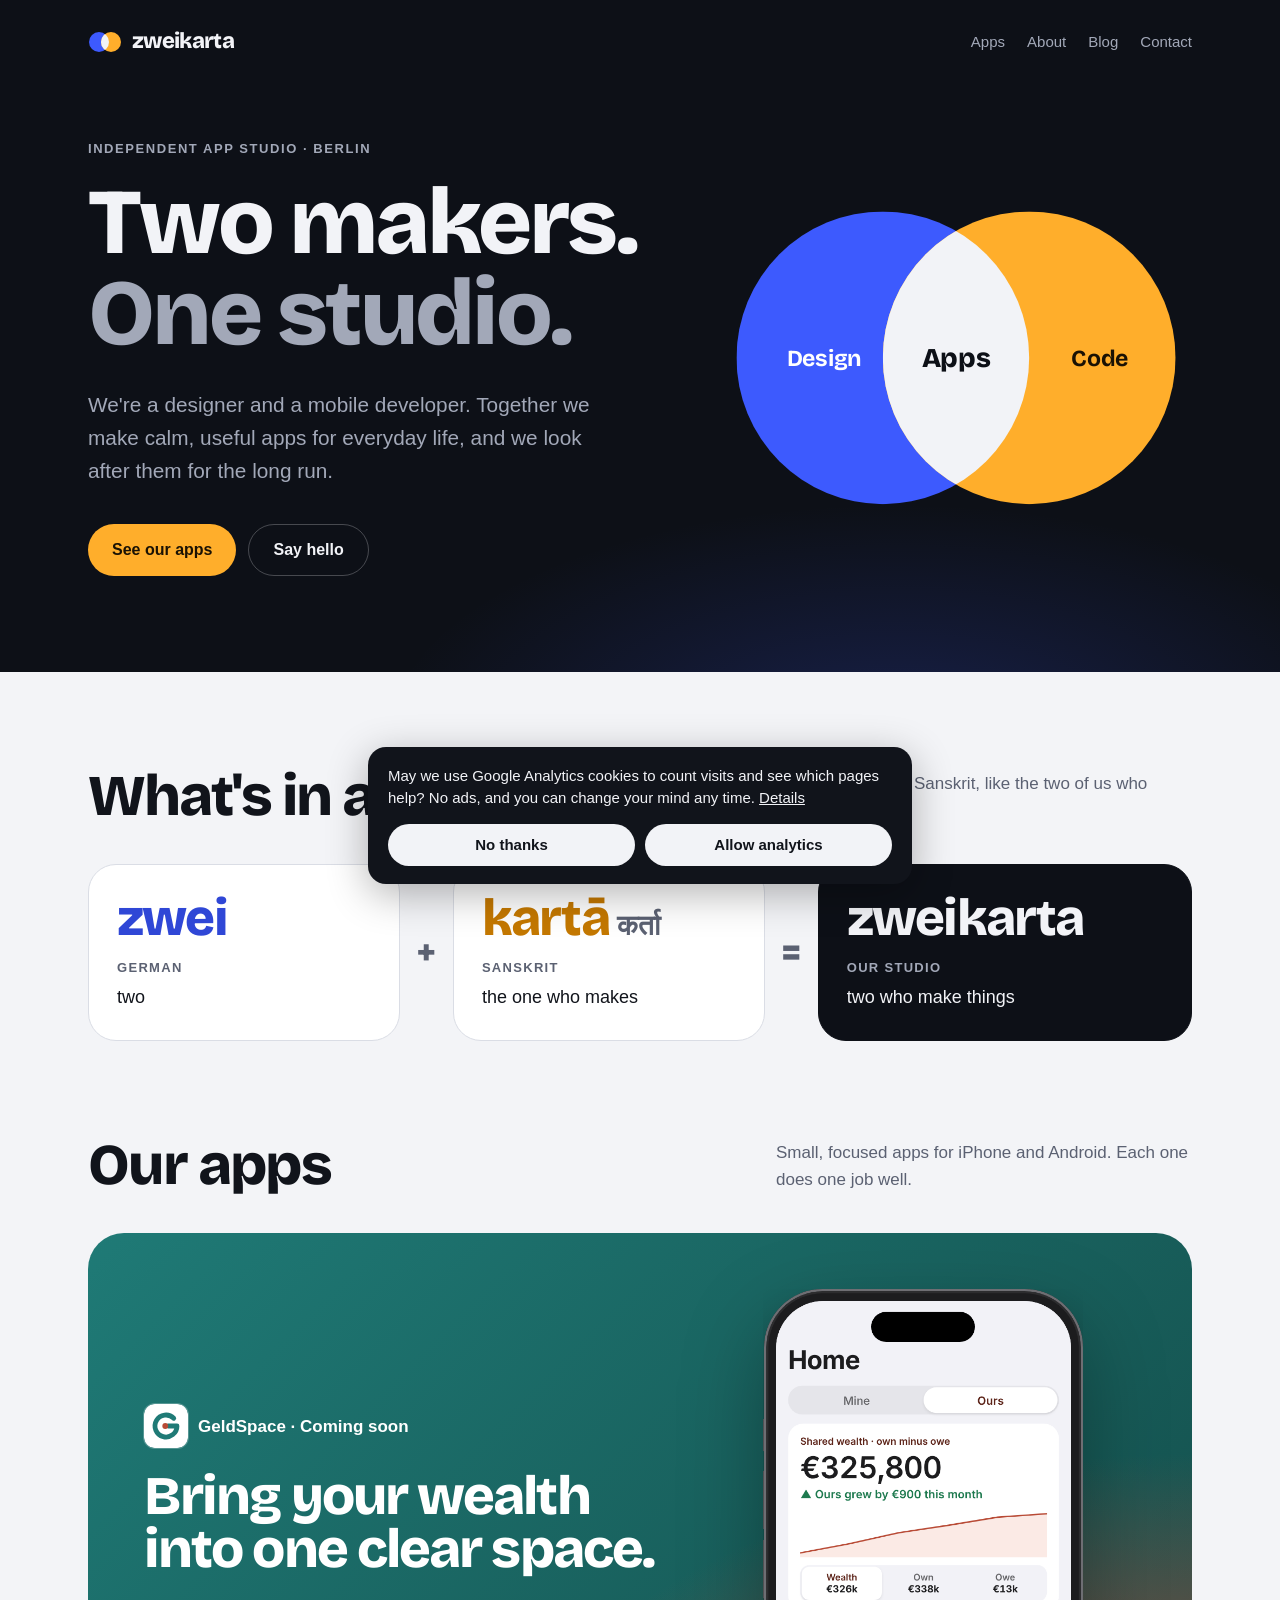
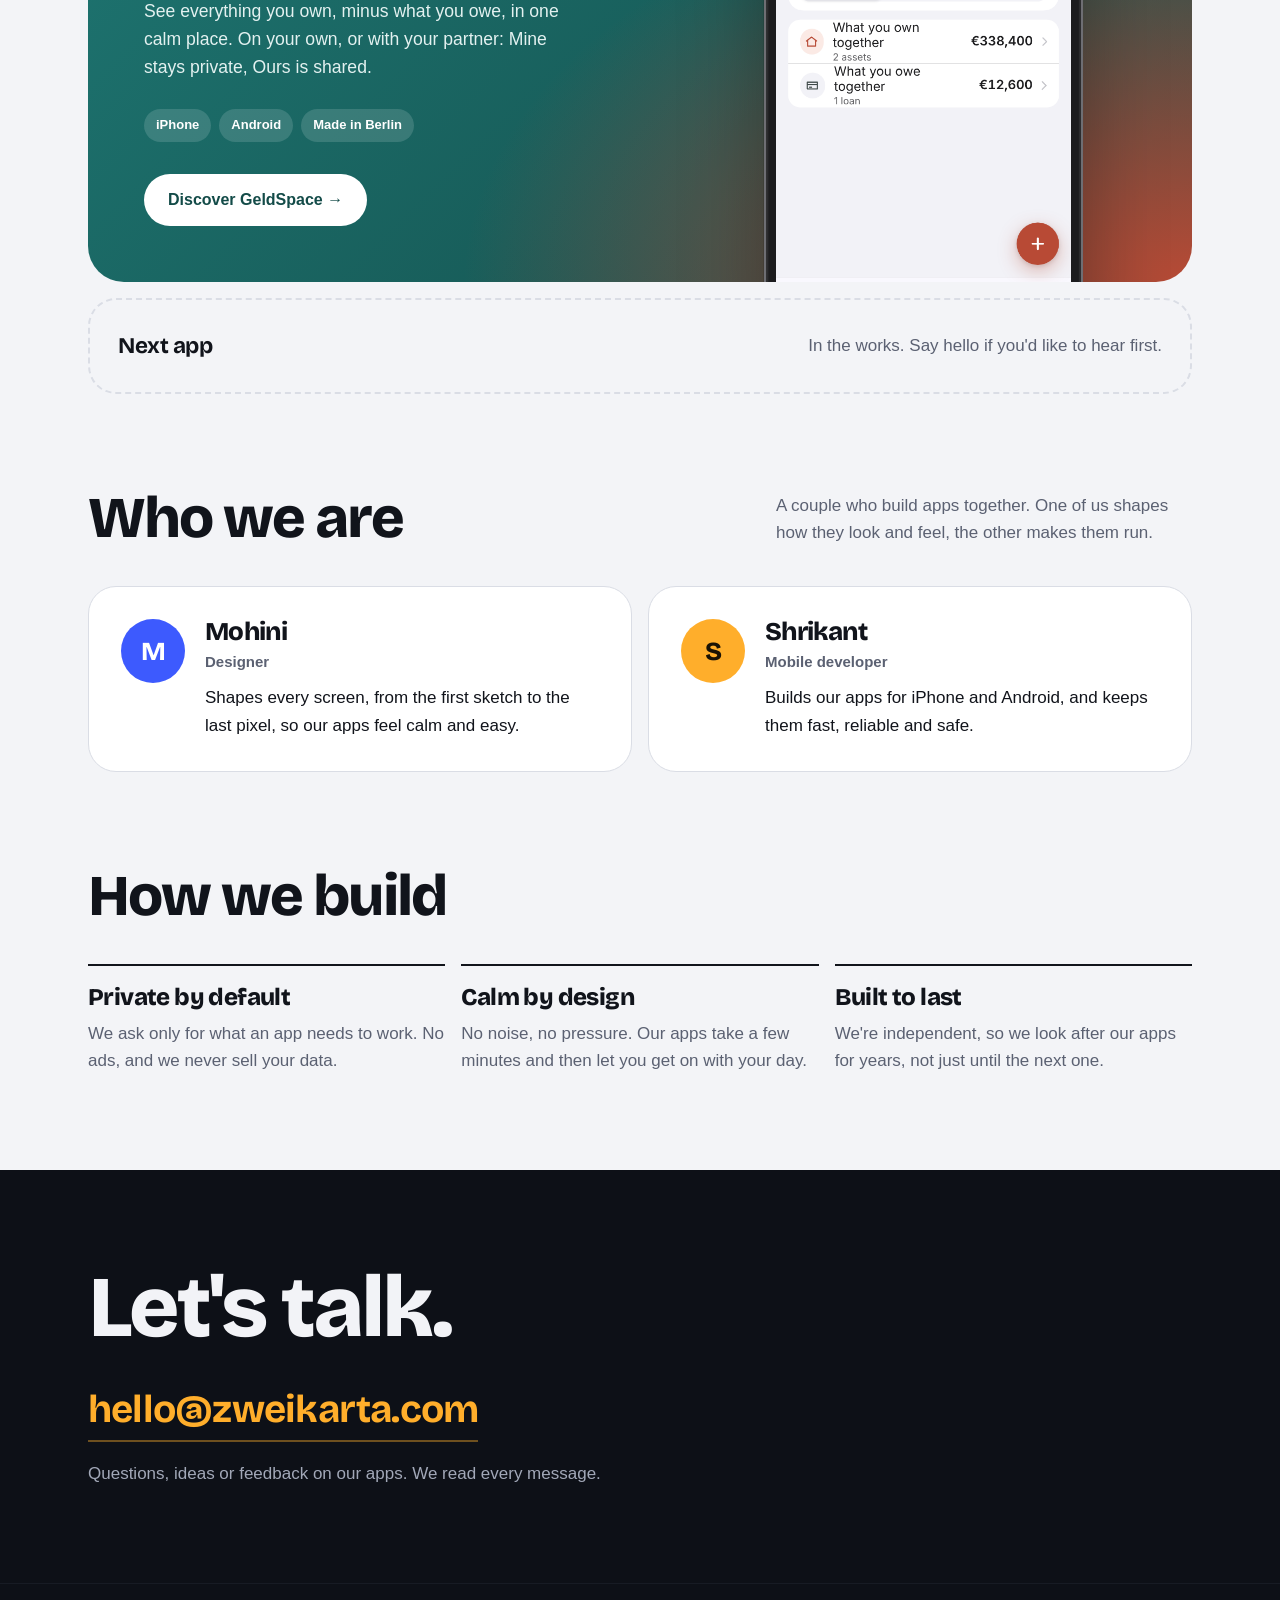
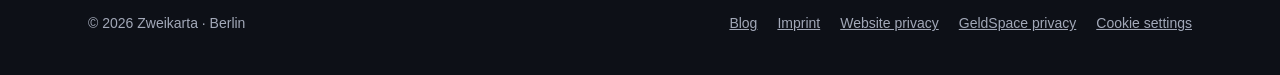
==== commit b5667f76: "Link the blog from the home and GeldSpace pages, document it in the README Co-Authored-By: Claude Op" ====
--- a/index.html
+++ b/index.html
@@ -56,6 +56,7 @@
     <nav aria-label="Main">
       <a href="#apps">Apps</a>
       <a href="#us" class="hide-sm">About</a>
+      <a href="blog/">Blog</a>
       <a href="#contact">Contact</a>
     </nav>
   </div>
@@ -165,7 +166,7 @@
 <footer class="foot">
   <div class="wrap">
     <span>© 2026 Zweikarta · Berlin</span>
-    <nav aria-label="Legal"><a href="imprint/">Imprint</a><a href="privacy/">Website privacy</a><a href="geldspace/privacy/">GeldSpace privacy</a></nav>
+    <nav aria-label="Legal"><a href="blog/">Blog</a><a href="imprint/">Imprint</a><a href="privacy/">Website privacy</a><a href="geldspace/privacy/">GeldSpace privacy</a></nav>
   </div>
 </footer>
 </body>
--- a/assets/studio.css
+++ b/assets/studio.css
@@ -229,3 +229,76 @@
   .steps3 img { max-width: 220px; }
   .space2, .panel { padding: 24px; }
 }
+
+/* Blog (/blog/), pages generated by tools/build_blog.py */
+.blog-top { background: var(--night); color: var(--on-night); }
+.blog-top .topbar nav a[aria-current="page"] { color: var(--on-night); }
+.blog-list { padding-block: 72px 96px; }
+.blog-list h1 { font-size: clamp(2.6rem, 6vw, 4.4rem); }
+.blog-list .lede { color: var(--muted); font-size: 1.15rem; max-width: 34rem; margin: 20px 0 48px; }
+.post-cards { list-style: none; margin: 0; padding: 0; display: grid; grid-template-columns: repeat(auto-fill, minmax(min(100%, 340px), 1fr)); gap: 20px; }
+.post-card a { display: flex; flex-direction: column; height: 100%; background: var(--surface); border: 1px solid var(--line); border-radius: var(--r-lg); overflow: hidden; text-decoration: none; transition: transform .15s ease, border-color .15s ease; }
+.post-card a:hover { transform: translateY(-2px); border-color: var(--fg); }
+.post-card img { display: block; width: 100%; height: auto; aspect-ratio: 1200 / 630; object-fit: cover; }
+.post-card-text { display: flex; flex-direction: column; gap: 8px; padding: 22px 24px 26px; }
+.post-card time { font-size: 13px; font-weight: 600; letter-spacing: 0.08em; text-transform: uppercase; color: var(--muted); }
+.post-card strong { font-family: var(--display); font-weight: 800; font-size: 1.5rem; line-height: 1.1; letter-spacing: -0.025em; }
+.post-card-text > span { color: var(--muted); font-size: 15px; }
+
+.post { max-width: 46rem; padding-block: 48px 96px; }
+.crumbs { font-size: 15px; margin-bottom: 20px; }
+.crumbs a { color: var(--muted); text-decoration: none; }
+.crumbs a::before { content: "← "; }
+.crumbs a:hover { color: var(--fg); }
+.post h1 { font-size: clamp(2.3rem, 5.5vw, 3.6rem); line-height: 1.02; }
+.post-meta { color: var(--muted); font-size: 15px; margin: 18px 0 32px; }
+.post-cover { margin: 0 0 40px; }
+.post-cover img { display: block; width: 100%; height: auto; border-radius: var(--r-lg); }
+.post-toc { background: var(--surface); border: 1px solid var(--line); border-radius: var(--r-md); padding: 22px 26px; margin-bottom: 40px; }
+.post-toc .kicker { margin-bottom: 10px; }
+.post-toc ol { margin: 0; padding-left: 1.2em; }
+.post-toc li { margin: 4px 0; }
+.post-toc a { text-decoration: none; }
+.post-toc a:hover { text-decoration: underline; }
+.post-body { font-size: 1.1rem; line-height: 1.7; }
+.post-body h2 { font-size: clamp(1.7rem, 3.6vw, 2.3rem); line-height: 1.08; margin: 56px 0 16px; scroll-margin-top: 24px; }
+.post-body h3 { font-size: 1.35rem; line-height: 1.2; letter-spacing: -0.02em; margin: 32px 0 8px; }
+.post-body p { margin: 0 0 18px; }
+.post-body ul, .post-body ol { margin: 0 0 20px; padding-left: 1.3em; }
+.post-body li { margin-bottom: 8px; }
+.post-body a { color: var(--mine); text-underline-offset: 3px; }
+.post-body figure { margin: 36px 0; }
+.post-body h2 { clear: both; }
+.post-body figure.phone { float: right; width: 240px; margin: 6px 0 20px 36px; text-align: center; }
+.post-body figure.phone figcaption { margin-top: 12px; font-size: 14px; }
+.post-body figure img { display: block; width: 100%; height: auto; }
+.post-body figure.wide img { border-radius: var(--r-md); }
+.post-body figcaption { color: var(--muted); font-size: 15px; line-height: 1.5; }
+.post-body figure.wide figcaption { margin-top: 10px; }
+.post-cta { clear: both; margin-top: 56px; border-radius: var(--r-lg); padding: 36px; color: #fff;
+  background: radial-gradient(120% 120% at 100% 100%, #B84A35 0%, rgba(184,74,53,0) 55%), linear-gradient(135deg, #1F7A76, #134B48); }
+.post-cta .kicker { color: #CFE6E4; margin-bottom: 10px; }
+.post-cta h2 { font-size: 2.2rem; }
+.post-cta p { color: #E3F1F0; margin: 12px 0 22px; max-width: 32rem; }
+.post-cta .post-cta-note { font-size: 14px; margin: 14px 0 0; }
+.post-disclaimer { color: var(--muted); font-size: 14px; margin-top: 32px; }
+@media (prefers-color-scheme: dark) { :root:not([data-theme="light"]) .post-body a { color: #6FC3BD; } }
+:root[data-theme="dark"] .post-body a { color: #6FC3BD; }
+@media (max-width: 600px) {
+  .post-body figure.phone { float: none; width: auto; max-width: 240px; margin: 28px auto; }
+  .post-cta { padding: 28px 24px; }
+}
+.post-app { clear: both; margin-top: 64px; display: grid; grid-template-columns: minmax(0, 1fr) 250px; gap: 36px; align-items: end; border-radius: var(--r-lg); padding: 40px 40px 0; overflow: hidden; color: #fff;
+  background: radial-gradient(120% 120% at 100% 100%, #B84A35 0%, rgba(184,74,53,0) 55%), linear-gradient(135deg, #1F7A76, #134B48); }
+.post-app-copy { padding-bottom: 40px; min-width: 0; }
+.post-app h2 { font-size: clamp(1.8rem, 3.6vw, 2.3rem); line-height: 1.05; margin: 0 0 16px; }
+.post-app p { color: #E3F1F0; margin: 0 0 14px; font-size: 1.02rem; line-height: 1.6; }
+.post-app strong { color: #fff; }
+.post-app .btn { margin-top: 10px; }
+.post-app .post-app-note { font-size: 14px; margin: 14px 0 0; color: #CFE6E4; }
+.post-app img { display: block; width: 100%; height: auto; margin-bottom: -90px; filter: drop-shadow(0 24px 36px rgba(0,0,0,0.3)); }
+@media (max-width: 700px) {
+  .post-app { grid-template-columns: 1fr; padding: 32px 24px 0; }
+  .post-app-copy { padding-bottom: 8px; }
+  .post-app img { max-width: 220px; margin: 0 auto -110px; }
+}
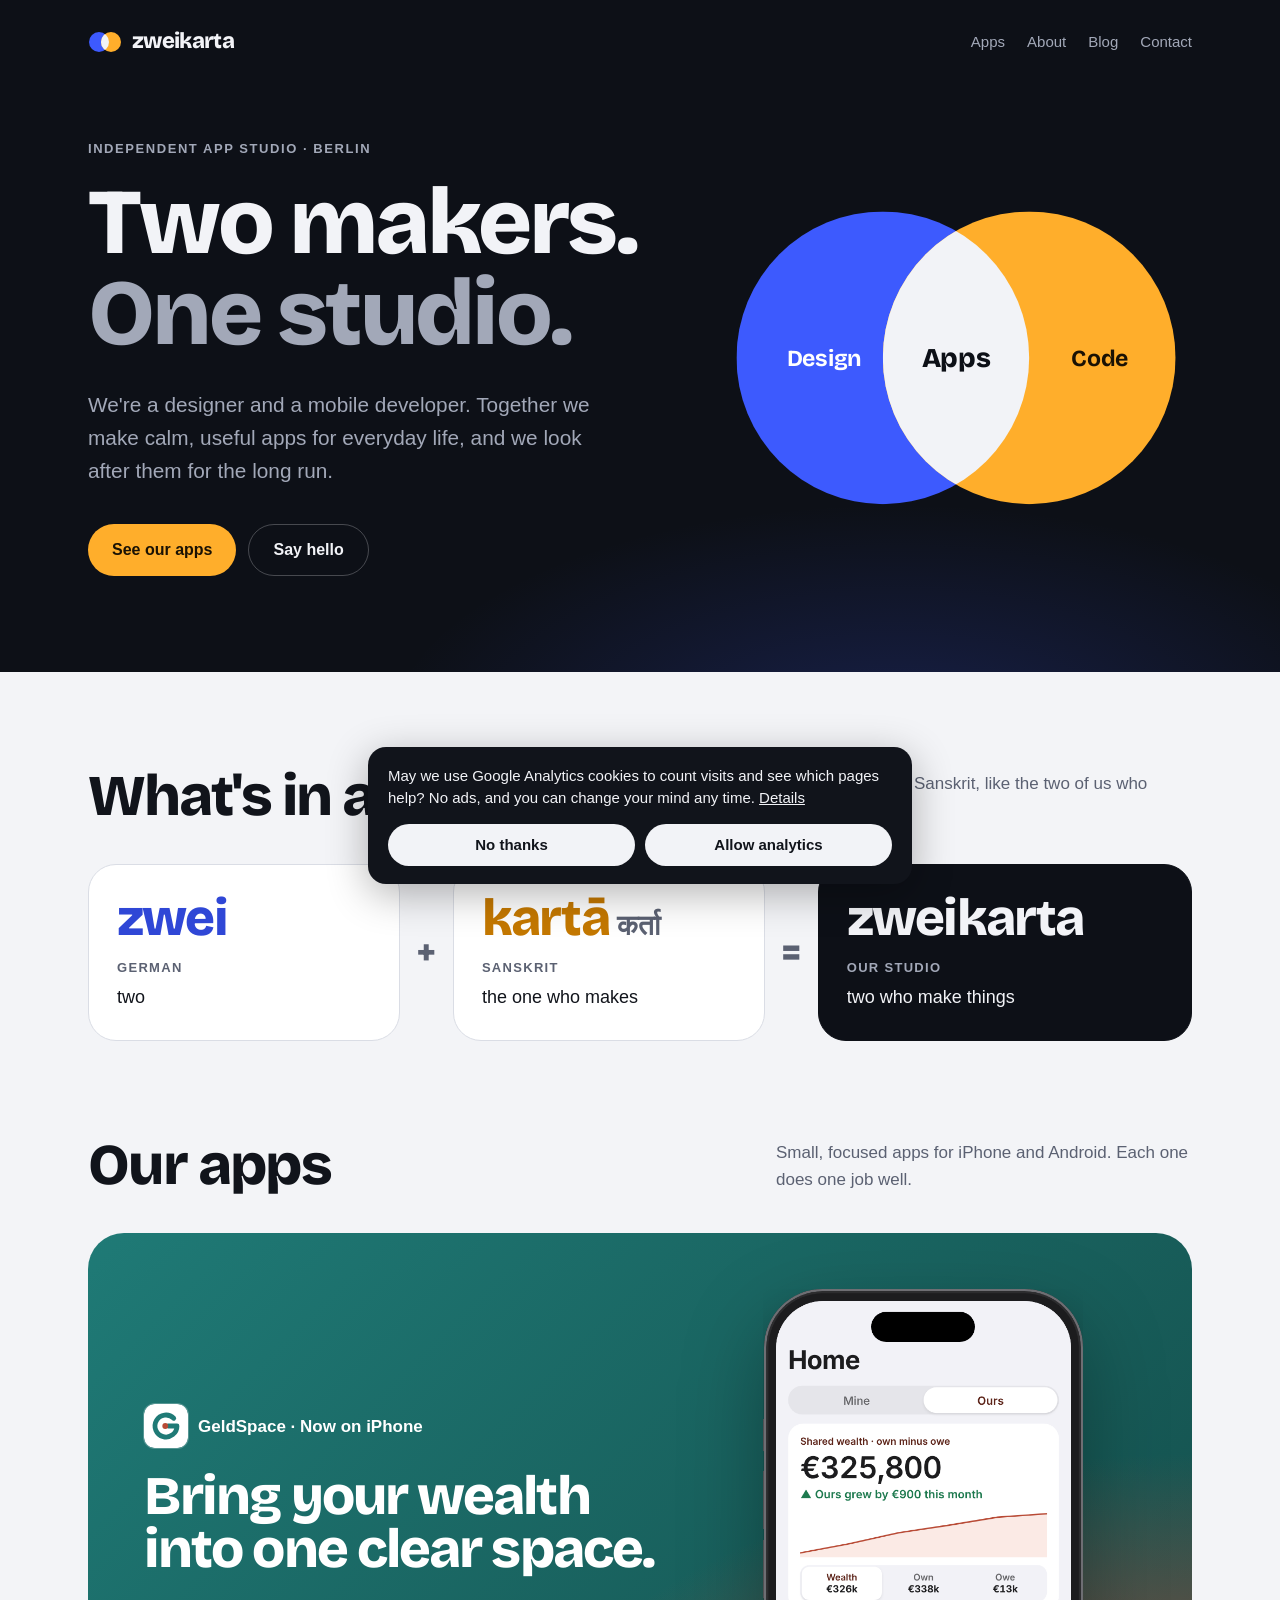
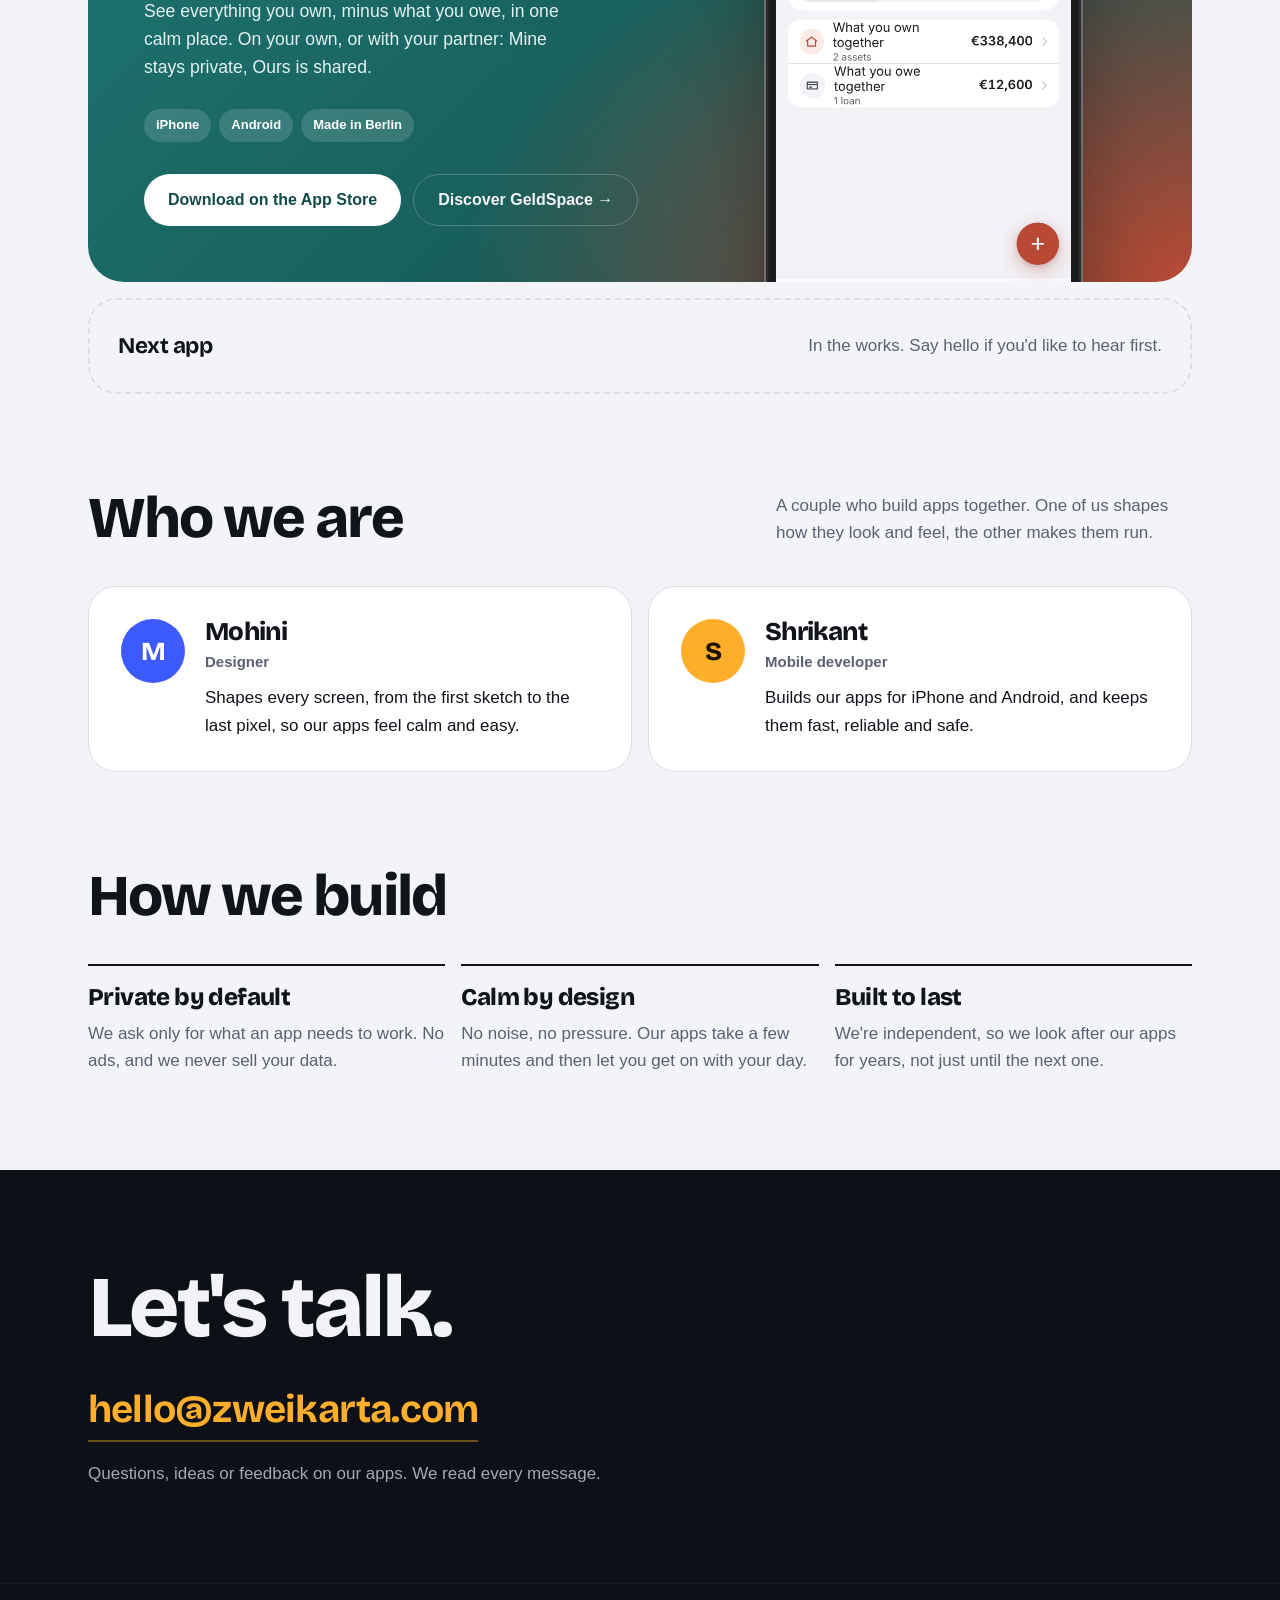
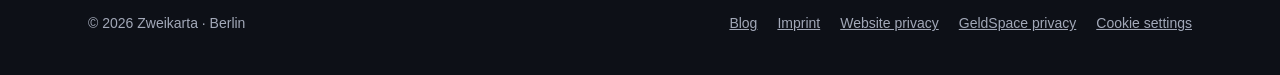
==== commit 6cea1345: "Link GeldSpace to its live App Store listing Home, GeldSpace page and blog CTAs now link to the App " ====
--- a/index.html
+++ b/index.html
@@ -106,12 +106,15 @@
         <div class="copy">
           <span class="app-tag">
             <svg viewBox="0 0 120 120" aria-hidden="true"><rect width="120" height="120" rx="27" fill="#FFFFFF"/><path d="M81.2 38.8 A30 30 0 1 0 90 60 H66" fill="none" stroke="#1F7A76" stroke-width="13" stroke-linecap="round" stroke-linejoin="round"/><circle cx="58" cy="60" r="8" fill="#B84A35"/></svg>
-            GeldSpace · Coming soon
+            GeldSpace · Now on iPhone
           </span>
           <h3>Bring your wealth into one clear space.</h3>
           <p>See everything you own, minus what you owe, in one calm place. On your own, or with your partner: Mine stays private, Ours is shared.</p>
           <div class="chips"><span class="chip">iPhone</span><span class="chip">Android</span><span class="chip">Made in Berlin</span></div>
-          <a class="btn btn-light" href="geldspace/">Discover GeldSpace →</a>
+          <div class="ctas">
+            <a class="btn btn-light" href="https://apps.apple.com/app/geldspace-wealth-tracker/id6824031504">Download on the App Store</a>
+            <a class="btn btn-ghost" href="geldspace/">Discover GeldSpace →</a>
+          </div>
         </div>
         <img src="assets/geldspace/home-ours.png" width="295" height="613" alt="GeldSpace showing shared wealth in Ours, and how much it grew this month.">
       </article>
--- a/assets/studio.css
+++ b/assets/studio.css
@@ -302,3 +302,4 @@
   .post-app-copy { padding-bottom: 8px; }
   .post-app img { max-width: 220px; margin: 0 auto -110px; }
 }
+.post-cover picture, .post-body picture, .post-card picture, .post-app picture { display: block; }
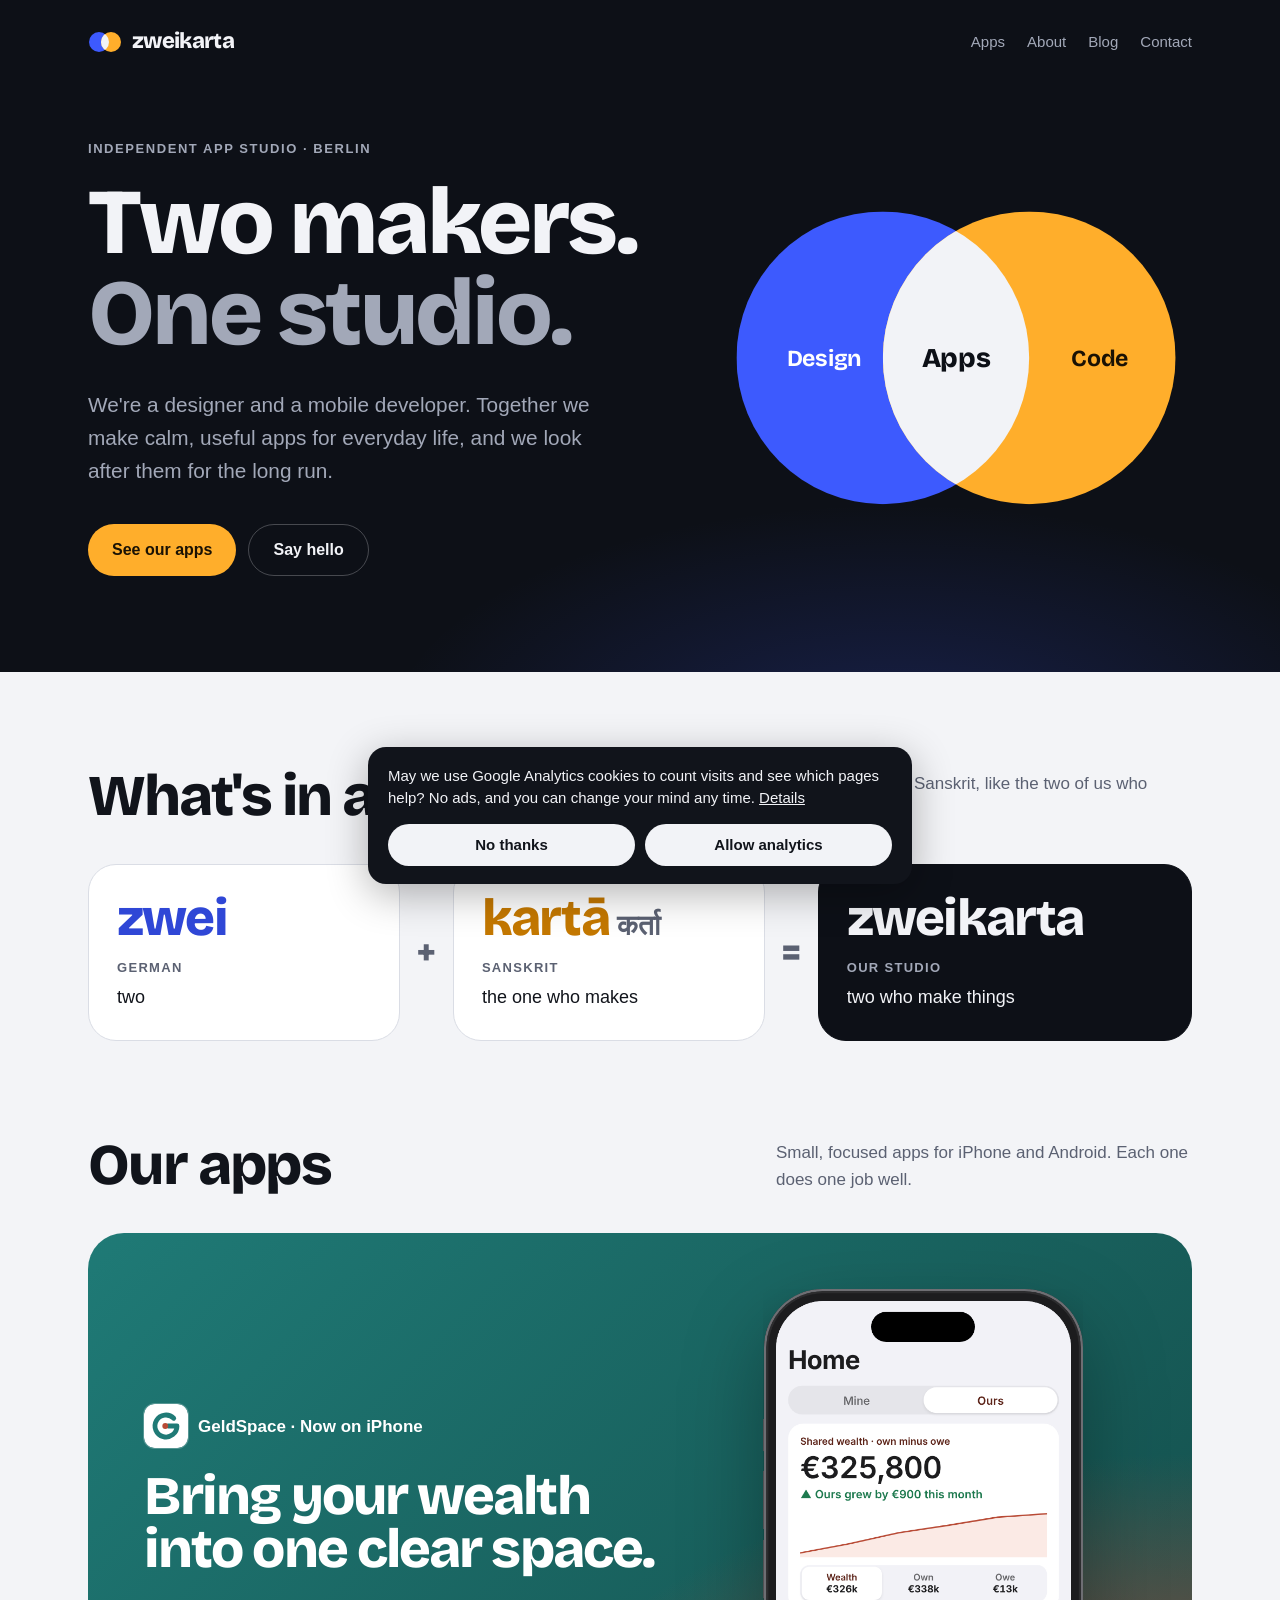
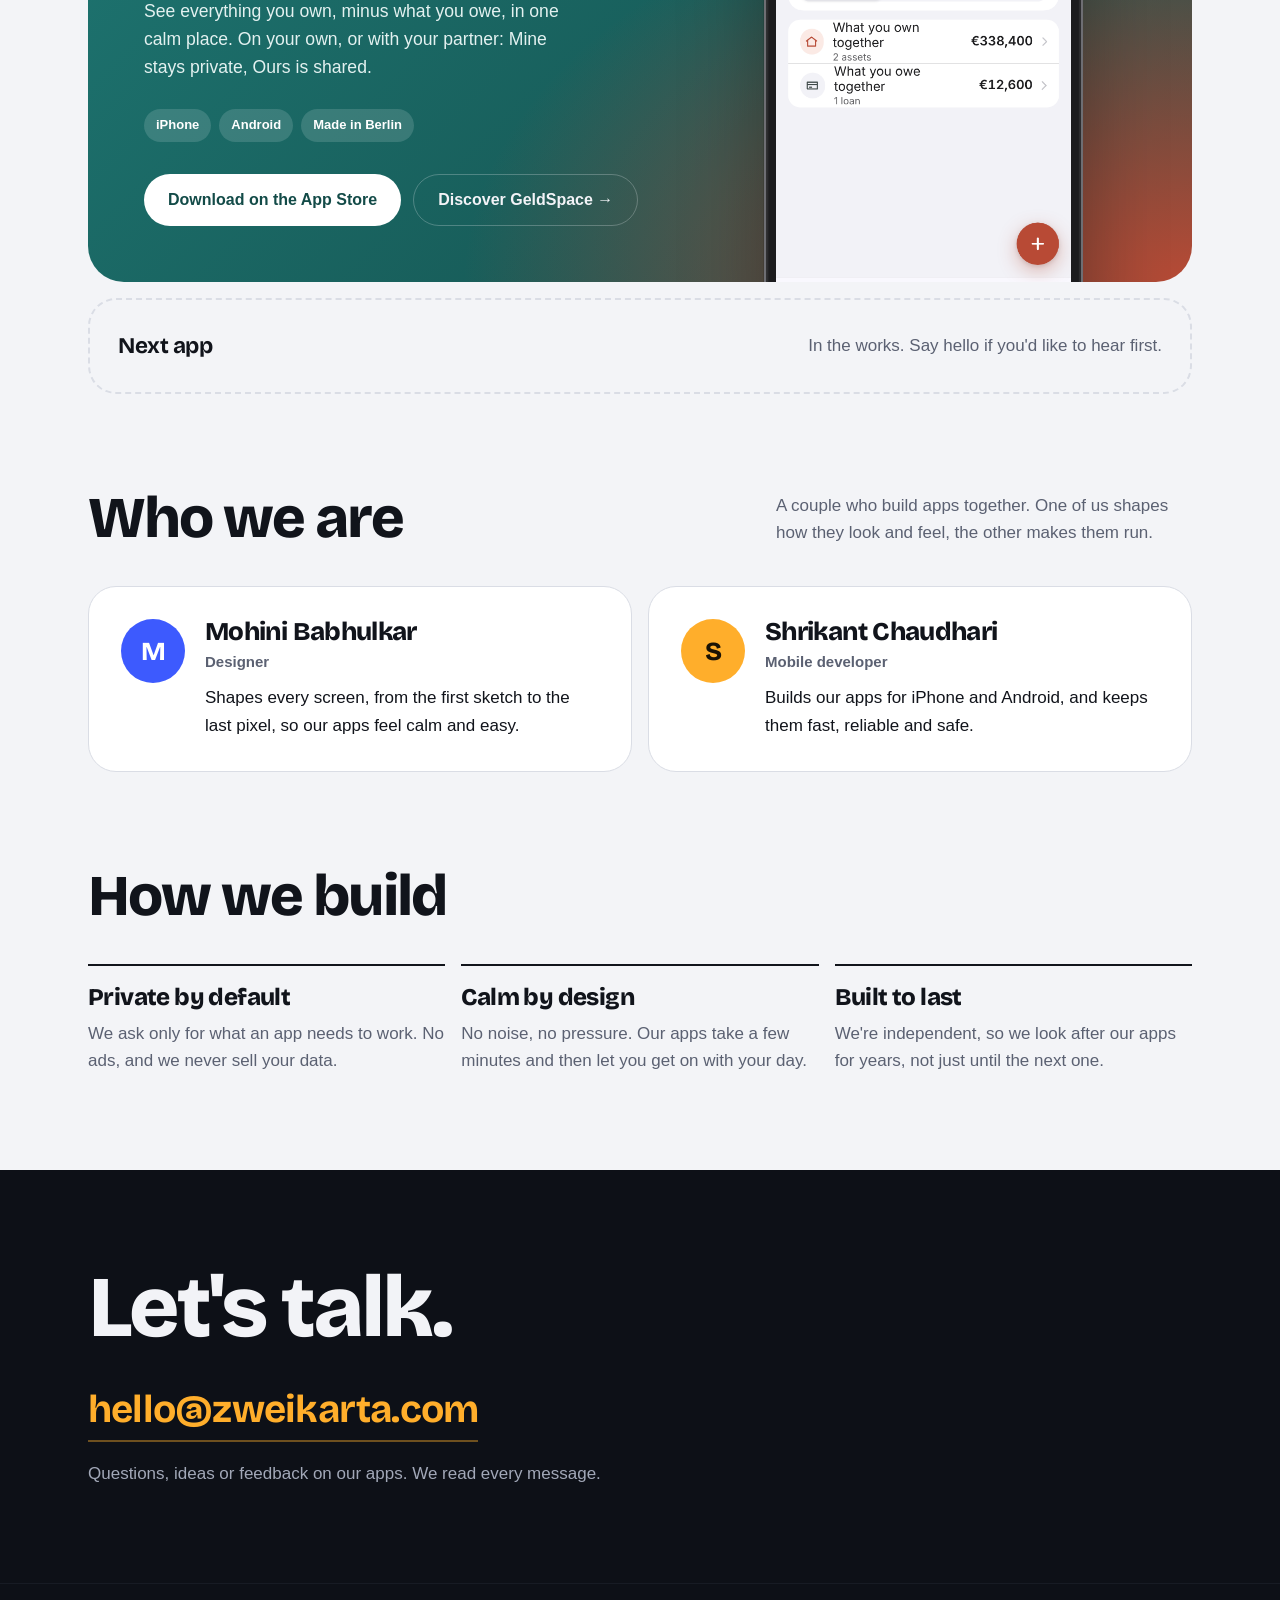
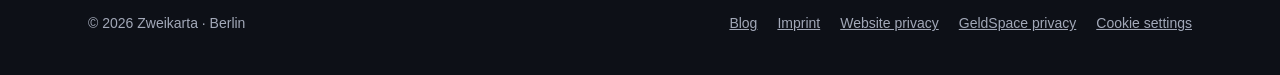
==== commit 5849620e: "fix(seo): address PR review comments - Remove internal docs/SEO-GEO-STRATEGY.md so GitHub Pages does" ====
--- a/index.html
+++ b/index.html
@@ -27,7 +27,37 @@
       "url": "https://zweikarta.com/",
       "logo": "https://zweikarta.com/assets/mark.svg",
       "email": "hello@zweikarta.com",
-      "address": {"@type": "PostalAddress", "addressLocality": "Berlin", "addressCountry": "DE"}
+      "address": {"@type": "PostalAddress", "addressLocality": "Berlin", "addressCountry": "DE"},
+      "founder": [
+        {"@id": "https://zweikarta.com/#mohini"},
+        {"@id": "https://zweikarta.com/#shrikant"}
+      ],
+      "knowsAbout": [
+        "Mobile App Development",
+        "Couples Finances",
+        "Personal Wealth Tracking",
+        "User Experience Design",
+        "Privacy-First Software"
+      ]
+    },
+    {
+      "@type": "Person",
+      "@id": "https://zweikarta.com/#mohini",
+      "name": "Mohini Babhulkar",
+      "jobTitle": "Co-founder & Designer",
+      "worksFor": {"@id": "https://zweikarta.com/#org"},
+      "description": "Designer at Zweikarta. Shapes app screens and calm user interfaces."
+    },
+    {
+      "@type": "Person",
+      "@id": "https://zweikarta.com/#shrikant",
+      "name": "Shrikant Chaudhari",
+      "jobTitle": "Co-founder & Mobile Developer",
+      "worksFor": {"@id": "https://zweikarta.com/#org"},
+      "sameAs": [
+        "https://github.com/shrikantchaudhari"
+      ],
+      "description": "Mobile developer at Zweikarta. Builds fast, reliable, privacy-focused iOS and Android apps."
     },
     {
       "@type": "WebSite",
@@ -112,7 +142,7 @@
           <p>See everything you own, minus what you owe, in one calm place. On your own, or with your partner: Mine stays private, Ours is shared.</p>
           <div class="chips"><span class="chip">iPhone</span><span class="chip">Android</span><span class="chip">Made in Berlin</span></div>
           <div class="ctas">
-            <a class="btn btn-light" href="https://apps.apple.com/app/geldspace-wealth-tracker/id6824031504">Download on the App Store</a>
+            <a class="btn btn-light" href="https://apps.apple.com/app/geldspace-wealth-tracker/id6824031504?ct=home">Download on the App Store</a>
             <a class="btn btn-ghost" href="geldspace/">Discover GeldSpace →</a>
           </div>
         </div>
@@ -134,11 +164,11 @@
       <div class="people">
         <div class="person design">
           <span class="avatar" aria-hidden="true">M</span>
-          <div><h3>Mohini</h3><p class="role">Designer</p><p>Shapes every screen, from the first sketch to the last pixel, so our apps feel calm and easy.</p></div>
+          <div><h3>Mohini Babhulkar</h3><p class="role">Designer</p><p>Shapes every screen, from the first sketch to the last pixel, so our apps feel calm and easy.</p></div>
         </div>
         <div class="person code">
           <span class="avatar" aria-hidden="true">S</span>
-          <div><h3>Shrikant</h3><p class="role">Mobile developer</p><p>Builds our apps for iPhone and Android, and keeps them fast, reliable and safe.</p></div>
+          <div><h3>Shrikant Chaudhari</h3><p class="role">Mobile developer</p><p>Builds our apps for iPhone and Android, and keeps them fast, reliable and safe.</p></div>
         </div>
       </div>
     </div>
--- a/assets/studio.css
+++ b/assets/studio.css
@@ -303,3 +303,82 @@
   .post-app img { max-width: 220px; margin: 0 auto -110px; }
 }
 .post-cover picture, .post-body picture, .post-card picture, .post-app picture { display: block; }
+
+/* SEO & GEO Enhancements: Takeaways, Tables, FAQs, and Related Posts */
+.post-meta a { color: inherit; text-decoration: underline; text-underline-offset: 3px; }
+.post-meta a:hover { color: var(--fg); }
+
+.post-takeaways {
+  background: var(--surface);
+  border: 1px solid var(--line);
+  border-left: 4px solid var(--mine);
+  border-radius: var(--r-md);
+  padding: 24px 28px;
+  margin: 0 0 40px;
+}
+.post-takeaways .kicker { color: var(--mine); margin-bottom: 12px; }
+.post-takeaways ul { margin: 0; padding-left: 1.25em; }
+.post-takeaways li { margin-bottom: 8px; font-size: 1.05rem; line-height: 1.6; }
+.post-takeaways li:last-child { margin-bottom: 0; }
+
+.post-table-wrap {
+  overflow-x: auto;
+  margin: 36px 0;
+  border: 1px solid var(--line);
+  border-radius: var(--r-md);
+  background: var(--surface);
+}
+.post-table {
+  width: 100%;
+  border-collapse: collapse;
+  font-size: 15.5px;
+  line-height: 1.5;
+  text-align: left;
+}
+.post-table th, .post-table td {
+  padding: 14px 18px;
+  border-bottom: 1px solid var(--line);
+}
+.post-table th {
+  font-family: var(--display);
+  font-weight: 700;
+  background: var(--bg);
+  color: var(--fg);
+}
+.post-table tr:last-child td {
+  border-bottom: none;
+}
+
+.post-faq {
+  margin-top: 56px;
+  border-top: 1px solid var(--line);
+  padding-top: 40px;
+}
+.post-faq h2 { font-size: clamp(1.6rem, 3.2vw, 2.1rem); margin-bottom: 20px; }
+.post-faq .faq-list { display: flex; flex-direction: column; gap: 12px; }
+.post-faq details {
+  background: var(--surface);
+  border: 1px solid var(--line);
+  border-radius: var(--r-md);
+  padding: 18px 22px;
+  transition: border-color .15s ease;
+}
+.post-faq details[open] { border-color: var(--fg); }
+.post-faq summary {
+  font-family: var(--display);
+  font-weight: 700;
+  font-size: 1.15rem;
+  cursor: pointer;
+  list-style: none;
+}
+.post-faq summary::-webkit-details-marker { display: none; }
+.post-faq details p { margin: 14px 0 0; color: var(--muted); line-height: 1.6; }
+
+.post-related {
+  clear: both;
+  margin-top: 64px;
+  padding-top: 48px;
+  border-top: 1px solid var(--line);
+}
+.post-related h2 { font-size: clamp(1.7rem, 3.4vw, 2.2rem); margin-bottom: 24px; }
+
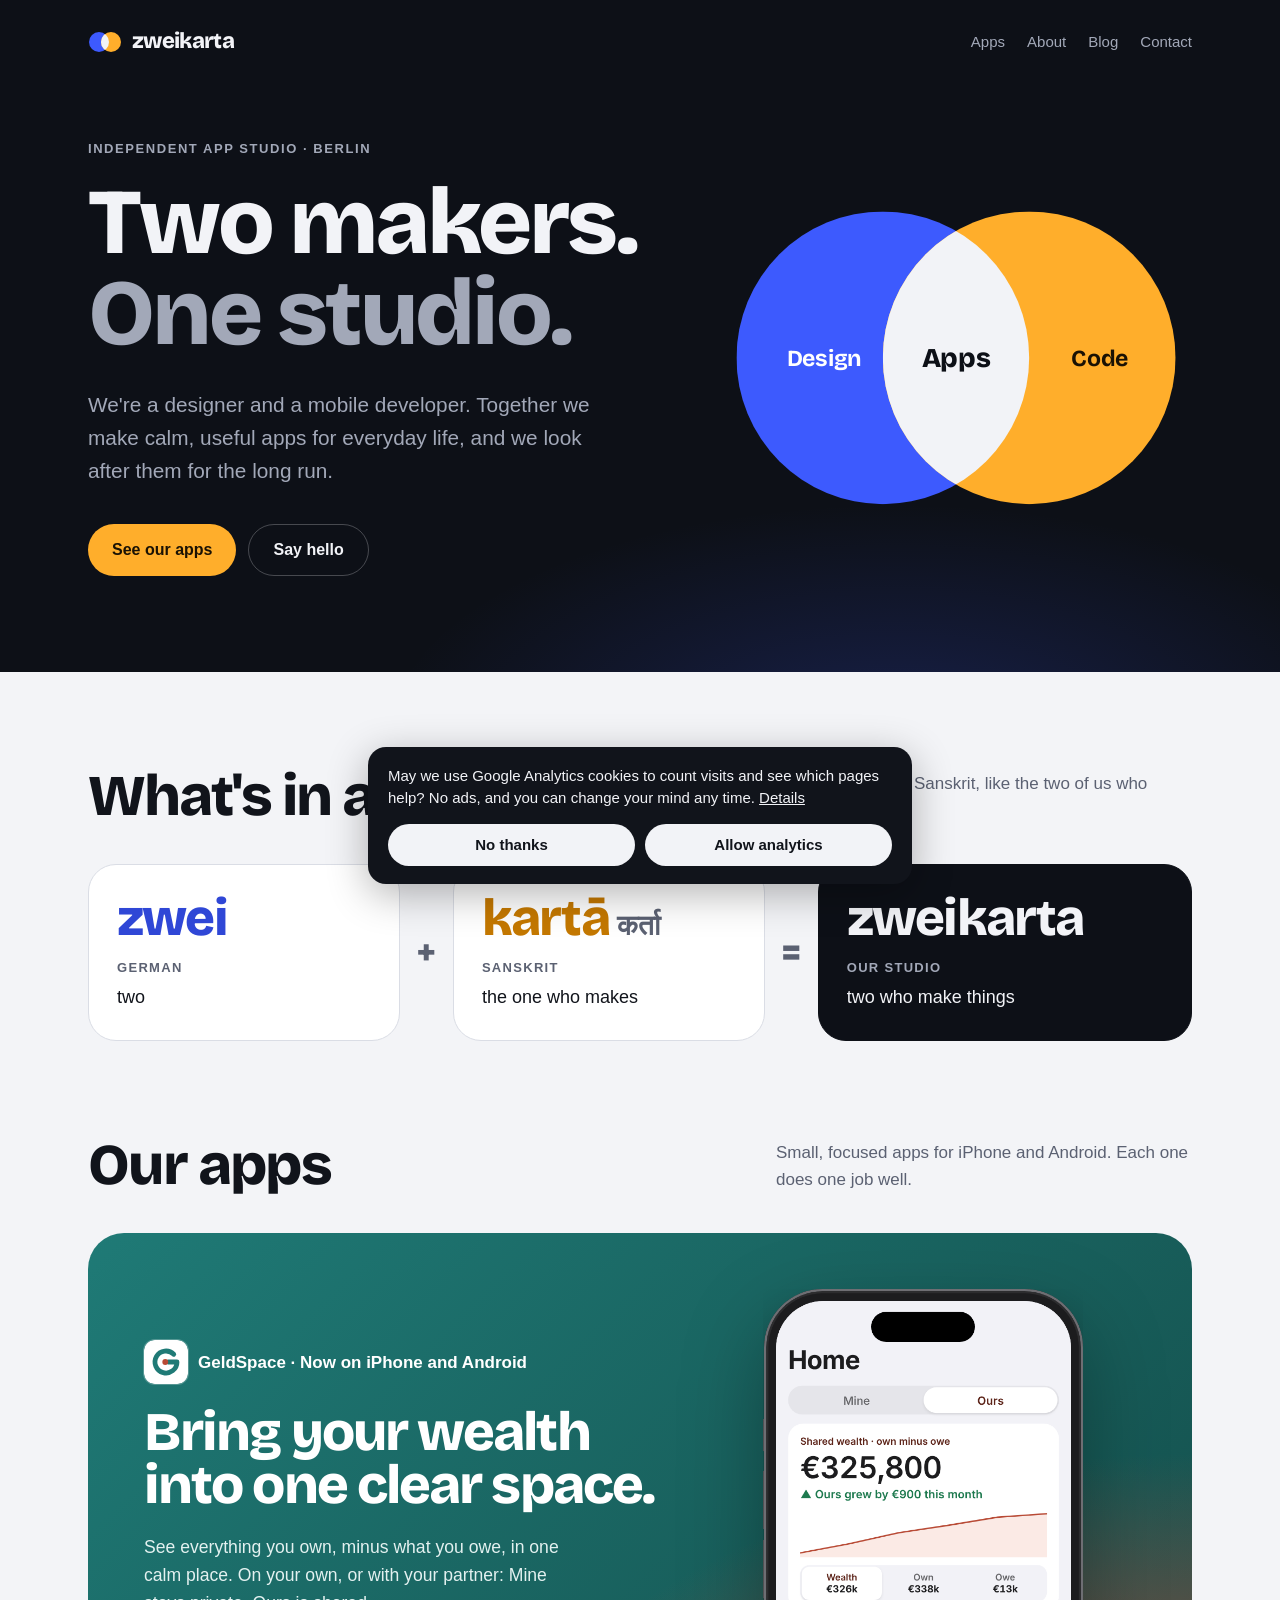
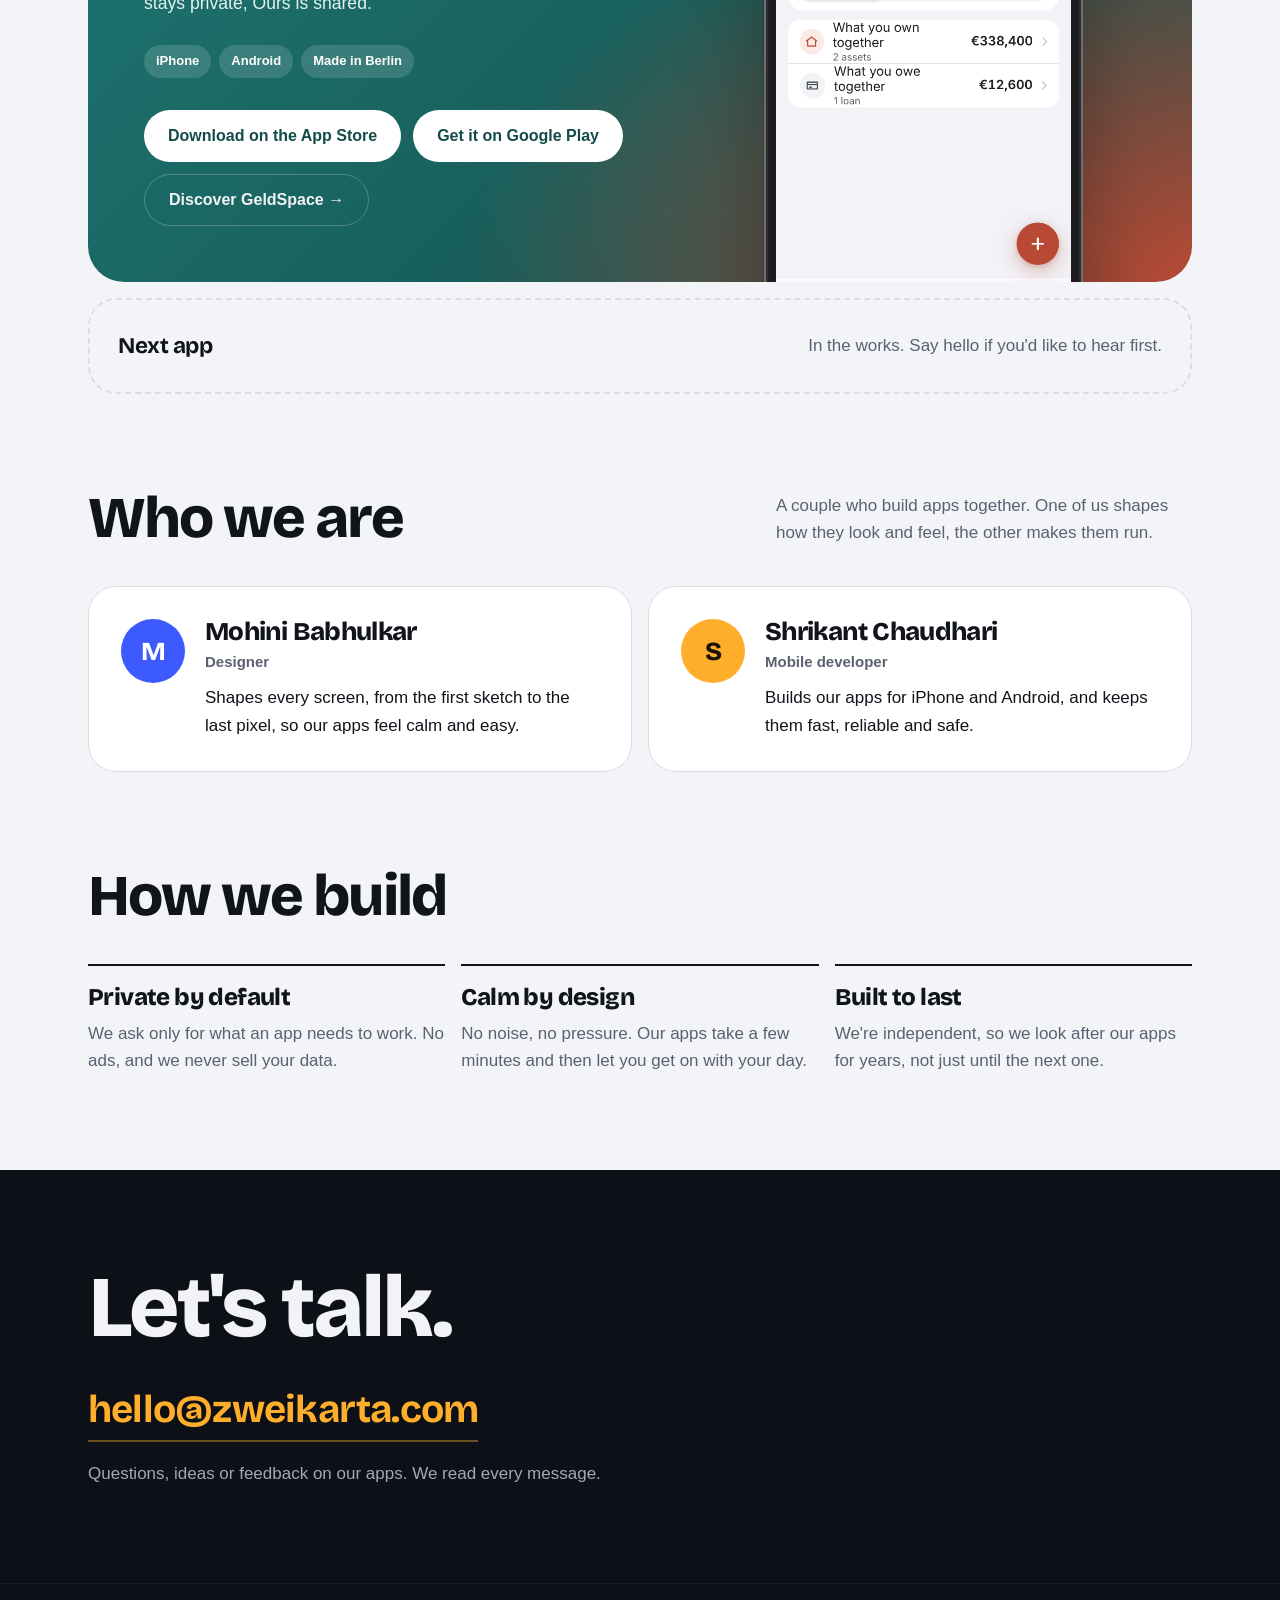
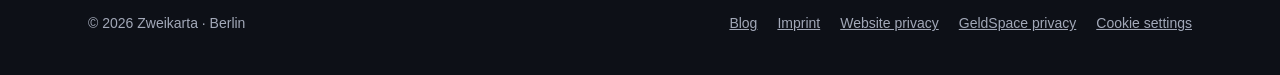
==== commit a23c6b9a: "Link GeldSpace's live Google Play listing across the site Replaces the 'Google Play · coming soon' p" ====
--- a/index.html
+++ b/index.html
@@ -136,13 +136,14 @@
         <div class="copy">
           <span class="app-tag">
             <svg viewBox="0 0 120 120" aria-hidden="true"><rect width="120" height="120" rx="27" fill="#FFFFFF"/><path d="M81.2 38.8 A30 30 0 1 0 90 60 H66" fill="none" stroke="#1F7A76" stroke-width="13" stroke-linecap="round" stroke-linejoin="round"/><circle cx="58" cy="60" r="8" fill="#B84A35"/></svg>
-            GeldSpace · Now on iPhone
+            GeldSpace · Now on iPhone and Android
           </span>
           <h3>Bring your wealth into one clear space.</h3>
           <p>See everything you own, minus what you owe, in one calm place. On your own, or with your partner: Mine stays private, Ours is shared.</p>
           <div class="chips"><span class="chip">iPhone</span><span class="chip">Android</span><span class="chip">Made in Berlin</span></div>
           <div class="ctas">
             <a class="btn btn-light" href="https://apps.apple.com/app/geldspace-wealth-tracker/id6824031504?ct=home">Download on the App Store</a>
+            <a class="btn btn-light" href="https://play.google.com/store/apps/details?id=com.zweikarta.geldspace.app&amp;referrer=utm_source%3Dzweikarta.com%26utm_medium%3Dwebsite%26utm_campaign%3Dhome">Get it on Google Play</a>
             <a class="btn btn-ghost" href="geldspace/">Discover GeldSpace →</a>
           </div>
         </div>
